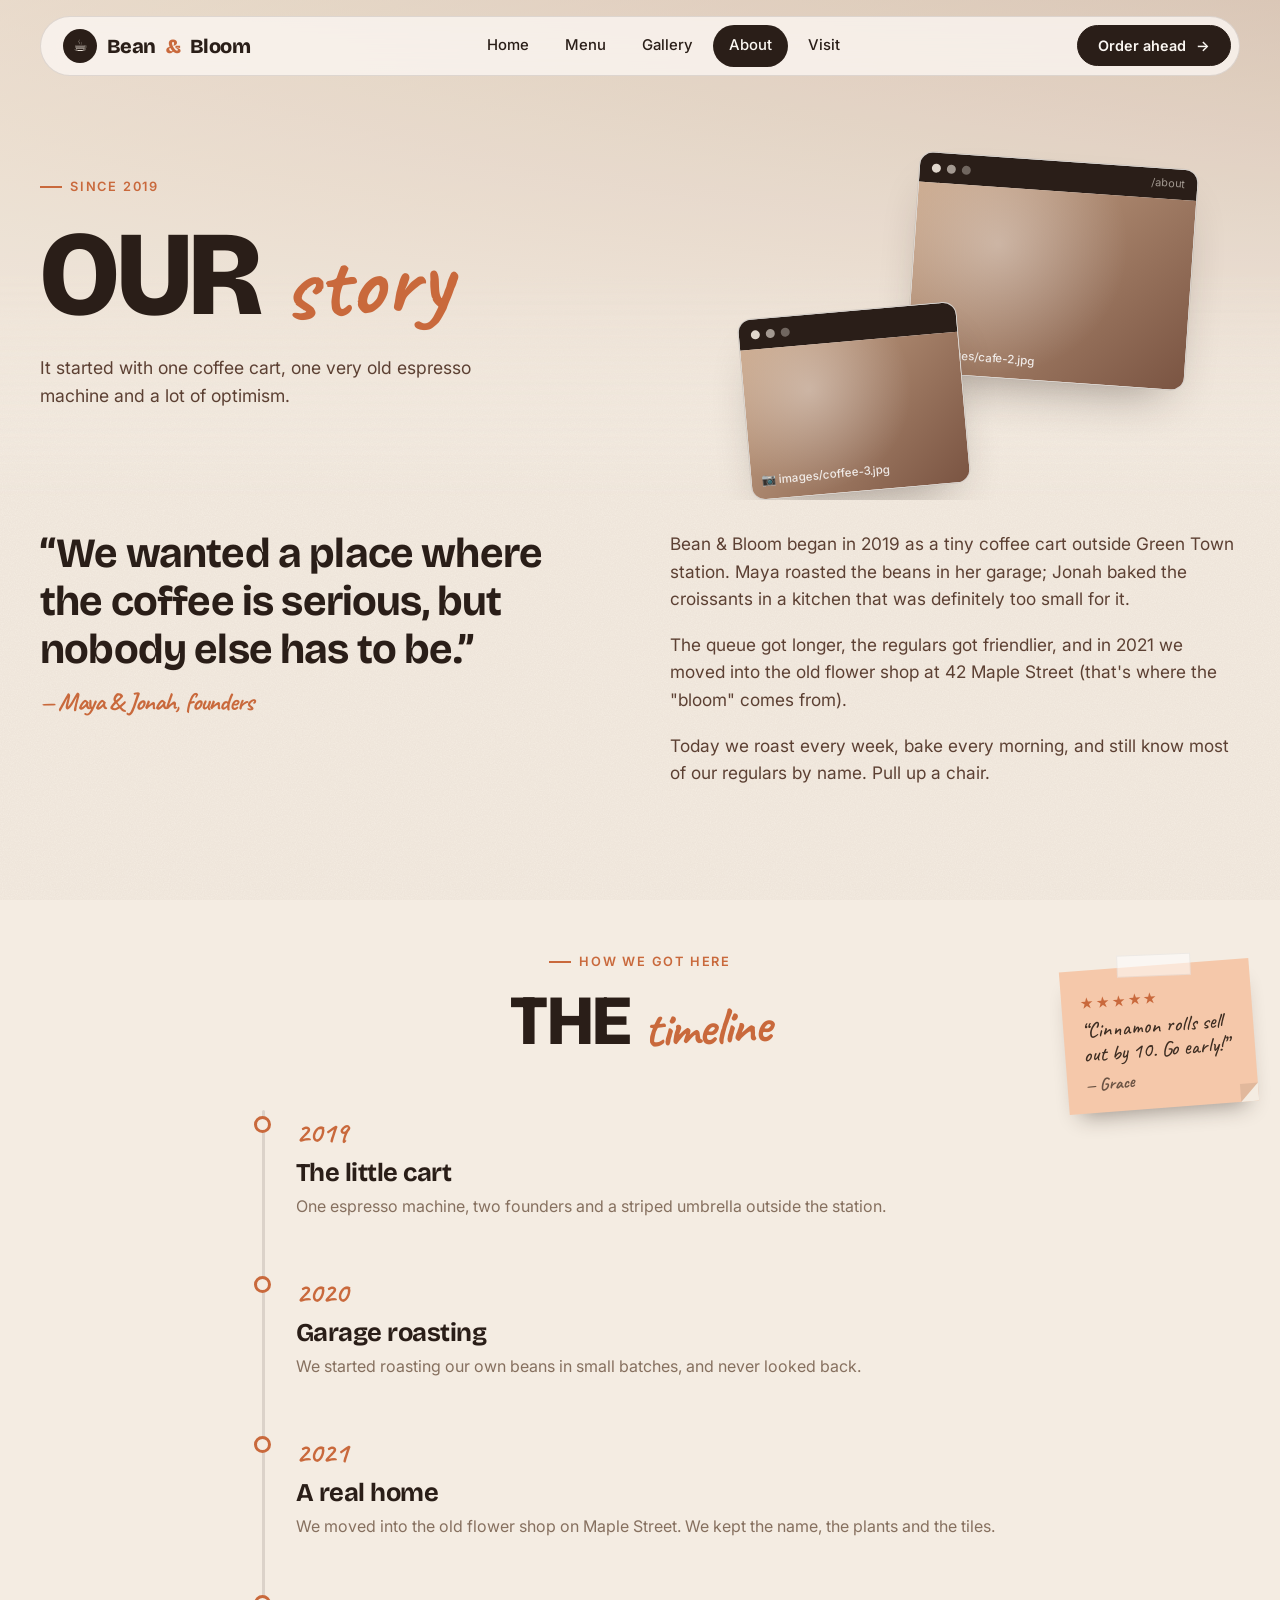
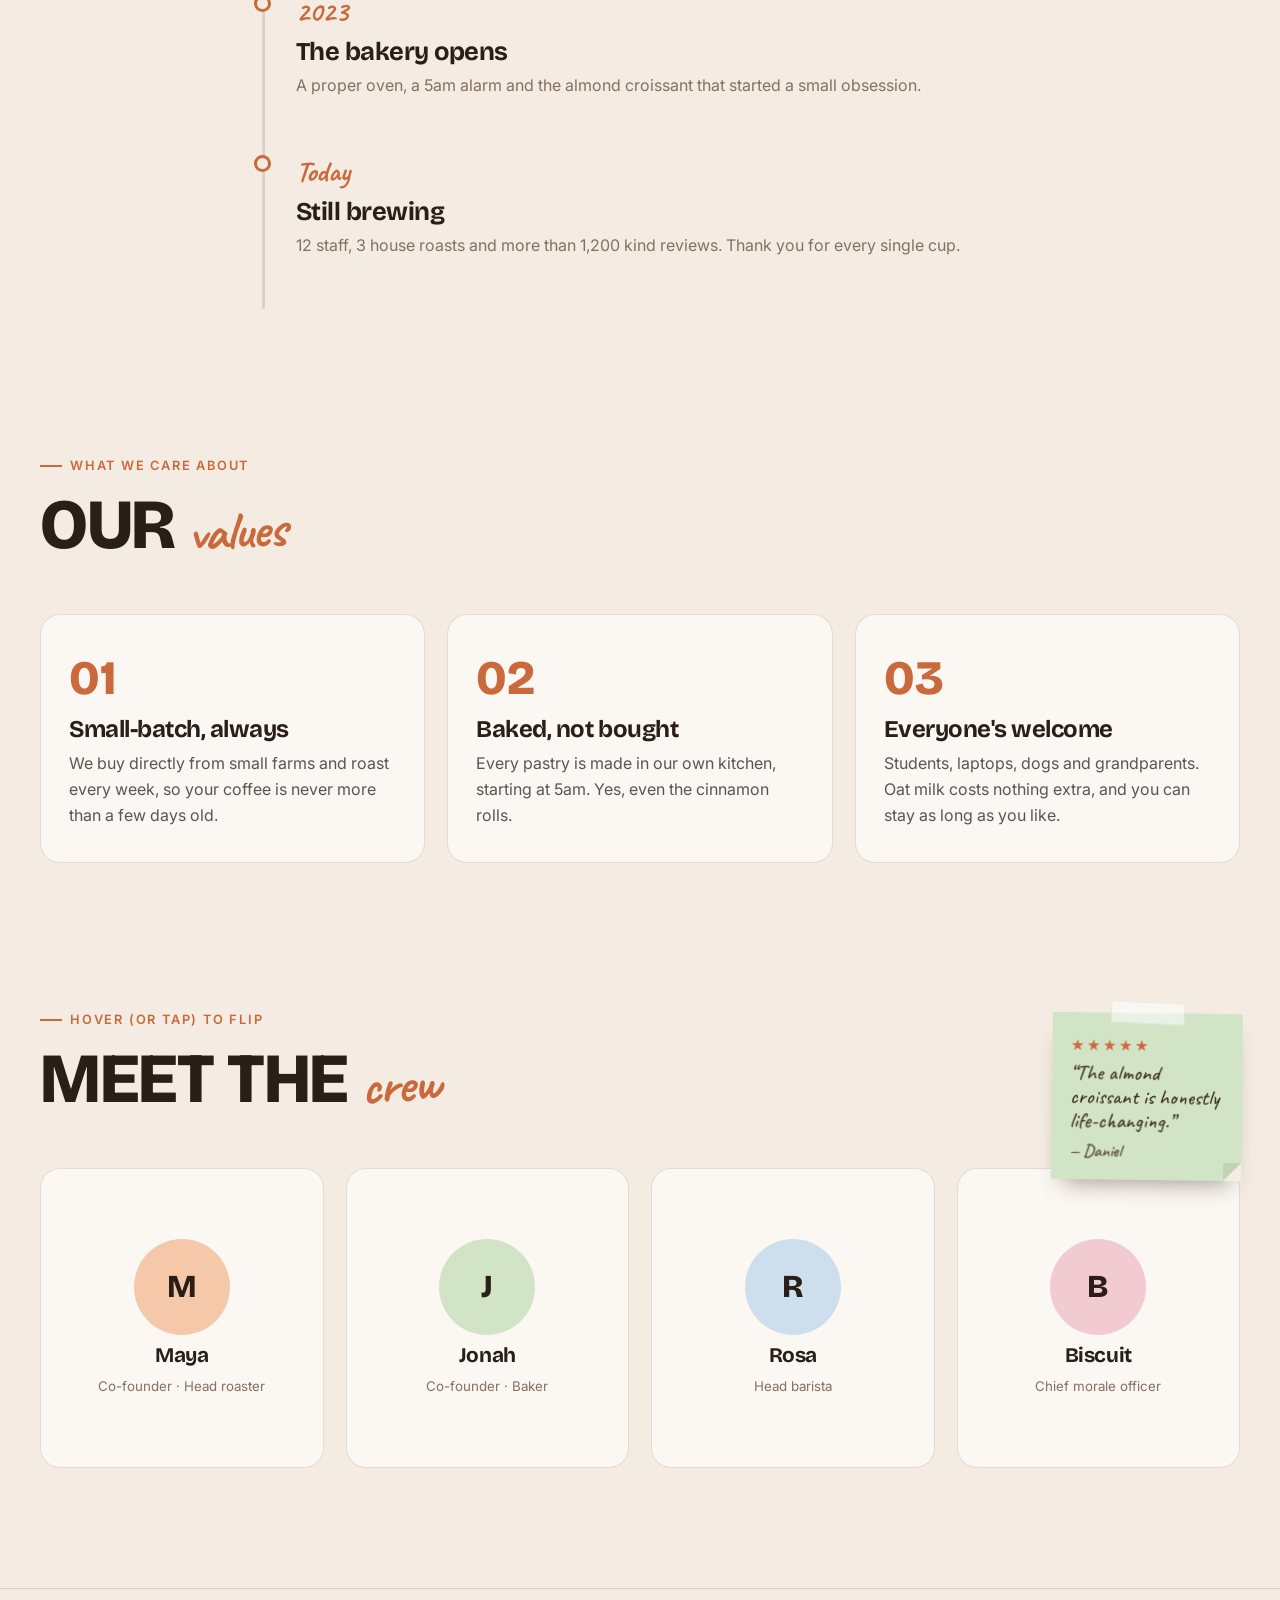
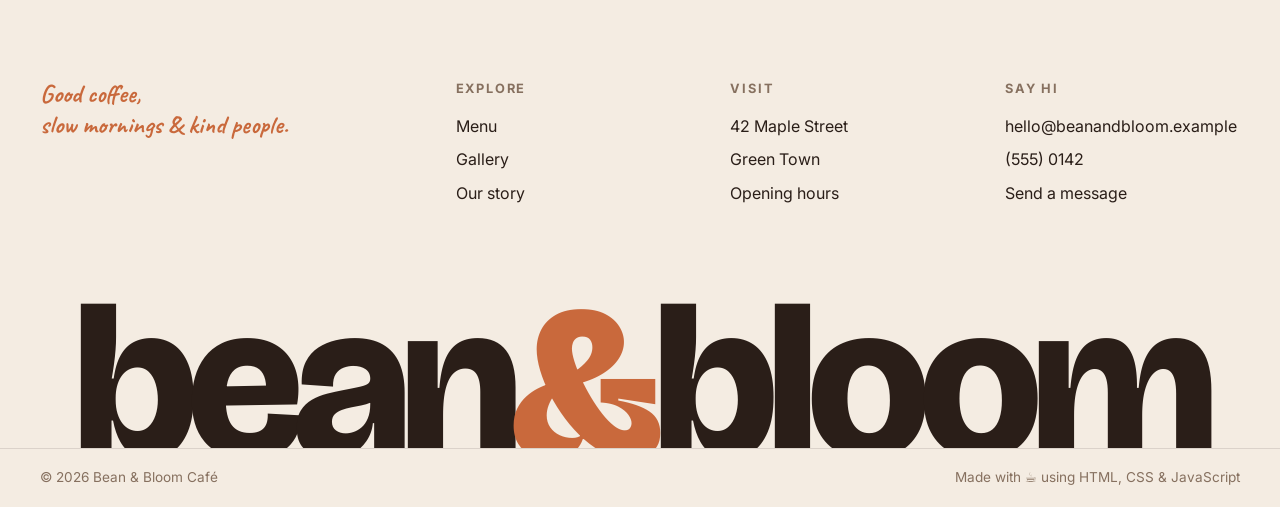
==== about.html @ b6ce2857 "Redesign: multi-page site with new UI and animations" ====
<!DOCTYPE html>
<html lang="en">
<head>
  <meta charset="UTF-8" />
  <meta name="viewport" content="width=device-width, initial-scale=1.0" />
  <meta name="description" content="How a tiny coffee cart on Maple Street became Bean & Bloom Café." />
  <title>Our Story · Bean & Bloom Café</title>
  <link rel="icon" href="assets/favicon.svg" type="image/svg+xml" />
  <link rel="preconnect" href="https://fonts.googleapis.com" />
  <link rel="preconnect" href="https://fonts.gstatic.com" crossorigin />
  <link href="https://fonts.googleapis.com/css2?family=Bricolage+Grotesque:opsz,wght@12..96,500;12..96,700;12..96,800&family=Caveat:wght@500;700&family=Inter:wght@400;500;600;700&display=swap" rel="stylesheet" />
  <link rel="stylesheet" href="css/style.css" />
  <!-- If a photo is missing, show its labelled placeholder instead of a broken image -->
  <script>
    addEventListener("error", (e) => { if (e.target.tagName === "IMG") e.target.classList.add("img-missing"); }, true);
  </script>
</head>
<body>
  <!-- Coffee-coloured curtain used for page transitions -->
  <div class="curtain" aria-hidden="true"><div class="curtain-cup"></div></div>

  <!-- ===== Navigation ===== -->
  <header class="site-header">
    <div class="container">
      <nav class="nav" aria-label="Main navigation">
        <a href="index.html" class="logo"><span class="logo-mark">☕</span>Bean <em>&amp;</em> Bloom</a>
        <ul class="nav-links">
          <li><a href="index.html">Home</a></li>
          <li><a href="menu.html">Menu</a></li>
          <li><a href="gallery.html">Gallery</a></li>
          <li><a href="about.html" aria-current="page">About</a></li>
          <li><a href="visit.html">Visit</a></li>
        </ul>
        <a href="menu.html" class="btn btn-dark nav-cta">Order ahead <span class="arrow">→</span></a>
        <button class="nav-toggle" aria-label="Open menu" aria-expanded="false" aria-controls="mobileMenu">
          <span></span><span></span>
        </button>
      </nav>
    </div>
  </header>

  <div class="mobile-menu" id="mobileMenu">
    <a href="index.html" style="--i:0">Home</a>
    <a href="menu.html" style="--i:1">Menu</a>
    <a href="gallery.html" style="--i:2">Gallery</a>
    <a href="about.html" style="--i:3" aria-current="page">About</a>
    <a href="visit.html" style="--i:4">Visit</a>
    <p>see you for coffee soon ☕</p>
  </div>

  <main>
    <section class="page-hero">
      <div class="container">
        <span class="eyebrow fade-up" style="--d:.8s">Since 2019</span>
        <h1 class="fade-up" style="--d:.9s">Our <span class="hand">story</span></h1>
        <p class="fade-up" style="--d:1s">It started with one coffee cart, one very old espresso machine and a lot of optimism.</p>
        <figure class="window ph-win-1 pop-in" style="--d:1.1s" aria-hidden="true">
          <div class="window-bar"><i></i><i></i><i></i><span>/about</span></div>
          <div class="photo" data-label="images/cafe-2.jpg"><img src="images/cafe-2.jpg" alt="" /></div>
        </figure>
        <figure class="window ph-win-2 pop-in" style="--d:1.25s" aria-hidden="true">
          <div class="window-bar"><i></i><i></i><i></i></div>
          <div class="photo" data-label="images/coffee-3.jpg"><img src="images/coffee-3.jpg" alt="" /></div>
        </figure>
      </div>
    </section>

    <section class="section" style="padding-top:30px">
      <div class="container story">
        <div class="pull-quote" data-reveal>
          “We wanted a place where the coffee is serious, but nobody else has to be.”
          <span class="hand">— Maya &amp; Jonah, founders</span>
        </div>
        <div data-reveal style="--delay:.1s">
          <p>Bean &amp; Bloom began in 2019 as a tiny coffee cart outside Green Town station. Maya roasted the beans in her garage; Jonah baked the croissants in a kitchen that was definitely too small for it.</p>
          <p>The queue got longer, the regulars got friendlier, and in 2021 we moved into the old flower shop at 42 Maple Street (that's where the "bloom" comes from).</p>
          <p>Today we roast every week, bake every morning, and still know most of our regulars by name. Pull up a chair.</p>
        </div>
      </div>
    </section>

    <section class="section" style="padding-top:20px">
      <div class="note float float-hide-md an-1" data-note></div>
      <div class="container">
        <div class="section-head" style="justify-content:center;text-align:center">
          <div data-reveal>
            <span class="eyebrow">How we got here</span>
            <h2 class="section-title">The <span class="hand">timeline</span></h2>
          </div>
        </div>
        <div class="timeline" id="timeline">
          <span class="timeline-fill" id="timelineFill"></span>
          <div class="t-item" data-reveal><span class="year">2019</span><h3>The little cart</h3><p>One espresso machine, two founders and a striped umbrella outside the station.</p></div>
          <div class="t-item" data-reveal><span class="year">2020</span><h3>Garage roasting</h3><p>We started roasting our own beans in small batches, and never looked back.</p></div>
          <div class="t-item" data-reveal><span class="year">2021</span><h3>A real home</h3><p>We moved into the old flower shop on Maple Street. We kept the name, the plants and the tiles.</p></div>
          <div class="t-item" data-reveal><span class="year">2023</span><h3>The bakery opens</h3><p>A proper oven, a 5am alarm and the almond croissant that started a small obsession.</p></div>
          <div class="t-item" data-reveal><span class="year">Today</span><h3>Still brewing</h3><p>12 staff, 3 house roasts and more than 1,200 kind reviews. Thank you for every single cup.</p></div>
        </div>
      </div>
    </section>

    <section class="section" style="padding-top:20px">
      <div class="container">
        <div class="section-head">
          <div data-reveal>
            <span class="eyebrow">What we care about</span>
            <h2 class="section-title">Our <span class="hand">values</span></h2>
          </div>
        </div>
        <div class="values">
          <article class="value" data-reveal><div class="num">01</div><h3>Small-batch, always</h3><p>We buy directly from small farms and roast every week, so your coffee is never more than a few days old.</p></article>
          <article class="value" data-reveal style="--delay:.1s"><div class="num">02</div><h3>Baked, not bought</h3><p>Every pastry is made in our own kitchen, starting at 5am. Yes, even the cinnamon rolls.</p></article>
          <article class="value" data-reveal style="--delay:.2s"><div class="num">03</div><h3>Everyone's welcome</h3><p>Students, laptops, dogs and grandparents. Oat milk costs nothing extra, and you can stay as long as you like.</p></article>
        </div>
      </div>
    </section>

    <section class="section" style="padding-top:20px">
      <div class="note float float-hide-md an-2" data-note></div>
      <div class="container">
        <div class="section-head">
          <div data-reveal>
            <span class="eyebrow">Hover (or tap) to flip</span>
            <h2 class="section-title">Meet the <span class="hand">crew</span></h2>
          </div>
        </div>
        <div class="team">
          <div class="member" tabindex="0" data-reveal>
            <div class="member-inner">
              <div class="member-face member-front"><span class="avatar" style="background:var(--note-peach)">M</span><h3>Maya</h3><small>Co-founder · Head roaster</small></div>
              <div class="member-face member-back">“Can tell a Kenyan from a Colombian blindfolded.”</div>
            </div>
          </div>
          <div class="member" tabindex="0" data-reveal style="--delay:.08s">
            <div class="member-inner">
              <div class="member-face member-front"><span class="avatar" style="background:var(--note-mint)">J</span><h3>Jonah</h3><small>Co-founder · Baker</small></div>
              <div class="member-face member-back">“Has woken up at 5am every day since 2023. Send help.”</div>
            </div>
          </div>
          <div class="member" tabindex="0" data-reveal style="--delay:.16s">
            <div class="member-inner">
              <div class="member-face member-front"><span class="avatar" style="background:var(--note-blue)">R</span><h3>Rosa</h3><small>Head barista</small></div>
              <div class="member-face member-back">“Latte art champion of Green Town, 2024 ♡”</div>
            </div>
          </div>
          <div class="member" tabindex="0" data-reveal style="--delay:.24s">
            <div class="member-inner">
              <div class="member-face member-front"><span class="avatar" style="background:var(--note-pink)">B</span><h3>Biscuit</h3><small>Chief morale officer</small></div>
              <div class="member-face member-back">“A very good dog. Accepts belly rubs as payment.”</div>
            </div>
          </div>
        </div>
      </div>
    </section>
  </main>

  <!-- ===== Footer ===== -->
  <footer class="site-footer">
    <div class="container">
      <div class="footer-grid">
        <div>
          <p class="hand">Good coffee,<br />slow mornings &amp; kind people.</p>
        </div>
        <div>
          <h4>Explore</h4>
          <ul>
            <li><a href="menu.html">Menu</a></li>
            <li><a href="gallery.html">Gallery</a></li>
            <li><a href="about.html">Our story</a></li>
          </ul>
        </div>
        <div>
          <h4>Visit</h4>
          <ul>
            <li>42 Maple Street</li>
            <li>Green Town</li>
            <li><a href="visit.html">Opening hours</a></li>
          </ul>
        </div>
        <div>
          <h4>Say hi</h4>
          <ul>
            <li><a href="mailto:hello@beanandbloom.example">hello@beanandbloom.example</a></li>
            <li><a href="tel:+15550142">(555) 0142</a></li>
            <li><a href="visit.html#contact">Send a message</a></li>
          </ul>
        </div>
      </div>
      <p class="footer-word" aria-hidden="true">bean<em>&amp;</em>bloom</p>
    </div>
    <div class="footer-bottom">
      <div class="container" style="display:flex;flex-wrap:wrap;justify-content:space-between;gap:10px">
        <span>© <span data-year></span> Bean &amp; Bloom Café</span>
        <span>Made with ☕ using HTML, CSS &amp; JavaScript</span>
      </div>
    </div>
  </footer>

  <script src="js/main.js"></script>
  <script src="js/about.js"></script>
</body>
</html>
---- css/style.css ----
/* ==========================================================
   Bean & Bloom Café – shared stylesheet
   ----------------------------------------------------------
   1. Design tokens        8. Sticky notes
   2. Base & typography    9. Home page
   3. Buttons & chips     10. Menu page
   4. Page curtain        11. Gallery page
   5. Navigation          12. About page
   6. Photo windows       13. Visit page
   7. Shared sections     14. Responsive
   ========================================================== */

/* ---------- 1. Design tokens ---------- */
:root {
  --cream: #f4ece2;
  --cream-2: #eadfd1;
  --paper: #fbf7f2;
  --espresso: #2a1e18;
  --mocha: #5c4033;
  --muted: #86705f;
  --accent: #c9693c;
  --accent-soft: #f0d2bd;
  --sage: #7d9877;
  --line: rgba(42, 30, 24, 0.12);

  --note-yellow: #f6e3a1;
  --note-peach: #f5c8aa;
  --note-mint: #d2e4c6;
  --note-pink: #f2cbd2;
  --note-blue: #cddfec;

  --radius: 20px;
  --shadow: 0 24px 50px -24px rgba(42, 30, 24, 0.45);
  --shadow-sm: 0 10px 24px -14px rgba(42, 30, 24, 0.4);
  --ease: cubic-bezier(0.22, 1, 0.36, 1);

  --font-display: "Bricolage Grotesque", system-ui, sans-serif;
  --font-body: "Inter", system-ui, sans-serif;
  --font-hand: "Caveat", "Segoe Print", cursive;
}

/* ---------- 2. Base & typography ---------- */
*,
*::before,
*::after {
  box-sizing: border-box;
  margin: 0;
  padding: 0;
}

html {
  scroll-behavior: smooth;
}

body {
  font-family: var(--font-body);
  background: var(--cream);
  color: var(--espresso);
  line-height: 1.6;
  overflow-x: hidden;
}

/* Subtle paper grain over the whole site */
body::before {
  content: "";
  position: fixed;
  inset: 0;
  z-index: 0;
  pointer-events: none;
  opacity: 0.35;
  mix-blend-mode: multiply;
  background-image: url("data:image/svg+xml,%3Csvg xmlns='http://www.w3.org/2000/svg' width='200' height='200'%3E%3Cfilter id='n'%3E%3CfeTurbulence type='fractalNoise' baseFrequency='.85' numOctaves='3' stitchTiles='stitch'/%3E%3CfeColorMatrix values='0 0 0 0 0.35 0 0 0 0 0.25 0 0 0 0 0.18 0 0 0 0.25 0'/%3E%3C/filter%3E%3Crect width='100%25' height='100%25' filter='url(%23n)'/%3E%3C/svg%3E");
}

main,
footer {
  position: relative;
  z-index: 1;
  overflow-x: clip; /* stops tilted/decorative bits causing sideways scroll */
}

img {
  display: block;
  max-width: 100%;
}

a {
  color: inherit;
}

h1,
h2,
h3 {
  font-family: var(--font-display);
  line-height: 1.02;
  letter-spacing: -0.02em;
}

.container {
  width: min(1200px, 100% - 40px);
  margin-inline: auto;
}

.eyebrow {
  display: inline-flex;
  align-items: center;
  gap: 8px;
  font-size: 0.8rem;
  font-weight: 600;
  letter-spacing: 0.14em;
  text-transform: uppercase;
  color: var(--accent);
}

.eyebrow::before {
  content: "";
  width: 22px;
  height: 2px;
  background: currentColor;
}

.hand {
  font-family: var(--font-hand);
  font-weight: 700;
  color: var(--accent);
}

/* Elements fade up when they scroll into view (see main.js) */
[data-reveal] {
  opacity: 0;
  transform: translateY(40px);
  transition: opacity 0.9s var(--ease), transform 0.9s var(--ease);
  transition-delay: var(--delay, 0s);
}

[data-reveal].in-view {
  opacity: 1;
  transform: none;
}

/* ---------- 3. Buttons & chips ---------- */
.btn {
  position: relative;
  display: inline-flex;
  align-items: center;
  gap: 10px;
  padding: 15px 28px;
  border: 1.5px solid var(--espresso);
  border-radius: 999px;
  font: 600 0.95rem var(--font-body);
  text-decoration: none;
  cursor: pointer;
  overflow: hidden;
  isolation: isolate;
  transition: color 0.4s var(--ease), transform 0.3s var(--ease);
}

/* Colour "fills up" from the bottom on hover */
.btn::before {
  content: "";
  position: absolute;
  inset: 0;
  z-index: -1;
  border-radius: inherit;
  transform: translateY(101%);
  transition: transform 0.45s var(--ease);
}

.btn:hover::before {
  transform: translateY(0);
}

.btn:active {
  transform: scale(0.97);
}

.btn-dark {
  background: var(--espresso);
  color: var(--paper);
}

.btn-dark::before {
  background: var(--accent);
}

.btn-dark:hover {
  border-color: var(--accent);
}

.btn-ghost {
  background: transparent;
  color: var(--espresso);
}

.btn-ghost::before {
  background: var(--espresso);
}

.btn-ghost:hover {
  color: var(--paper);
}

.btn-light {
  background: var(--paper);
  color: var(--espresso);
  border-color: var(--paper);
}

.btn-light::before {
  background: var(--accent);
}

.btn-light:hover {
  color: var(--paper);
  border-color: var(--accent);
}

.btn .arrow {
  transition: transform 0.3s var(--ease);
}

.btn:hover .arrow {
  transform: translateX(4px);
}

.chip {
  padding: 9px 18px;
  border: 1px solid var(--line);
  border-radius: 999px;
  background: var(--paper);
  color: var(--espresso);
  font: 500 0.9rem var(--font-body);
  cursor: pointer;
  transition: background 0.25s, color 0.25s, border-color 0.25s;
}

.chip:hover {
  border-color: var(--espresso);
}

.chip.active {
  background: var(--espresso);
  border-color: var(--espresso);
  color: var(--paper);
}

/* "Open now" badge */
.status {
  display: inline-flex;
  align-items: center;
  gap: 8px;
  padding: 7px 14px;
  border-radius: 999px;
  background: rgba(251, 247, 242, 0.8);
  border: 1px solid var(--line);
  font-size: 0.85rem;
  font-weight: 600;
  backdrop-filter: blur(6px);
}

.status::before {
  content: "";
  width: 8px;
  height: 8px;
  border-radius: 50%;
  background: var(--muted);
}

.status.open::before {
  background: #4f9a5a;
  box-shadow: 0 0 0 0 rgba(79, 154, 90, 0.6);
  animation: pulse 2s infinite;
}

.status.closed::before {
  background: #c0503c;
}

@keyframes pulse {
  70% { box-shadow: 0 0 0 8px rgba(79, 154, 90, 0); }
  100% { box-shadow: 0 0 0 0 rgba(79, 154, 90, 0); }
}

/* Toast message (see BB.toast in main.js) */
.toast {
  position: fixed;
  left: 50%;
  bottom: 28px;
  z-index: 300;
  max-width: calc(100% - 32px);
  padding: 14px 22px;
  border-radius: 999px;
  background: var(--espresso);
  color: var(--paper);
  font-weight: 500;
  box-shadow: var(--shadow);
  transform: translate(-50%, 140%);
  transition: transform 0.5s var(--ease);
}

.toast.show {
  transform: translate(-50%, 0);
}

/* ---------- 4. Page curtain (page transition) ---------- */
.curtain {
  position: fixed;
  inset: 0;
  z-index: 1000;
  display: grid;
  place-items: center;
  background: var(--espresso);
  color: var(--cream);
  animation: curtainUp 0.8s 0.35s var(--ease) forwards;
}

.curtain.closing {
  animation: curtainDown 0.55s var(--ease) forwards;
}

.curtain-cup {
  position: relative;
  width: 54px;
  height: 46px;
  border: 3px solid var(--cream);
  border-top: none;
  border-radius: 0 0 18px 18px;
  overflow: hidden;
}

.curtain-cup::before {
  content: "";
  position: absolute;
  left: 0;
  right: 0;
  bottom: 0;
  height: 100%;
  background: var(--accent);
  animation: fillCup 0.6s var(--ease) both;
}

.curtain-cup::after {
  content: "";
  position: absolute;
  right: -14px;
  top: 8px;
  width: 12px;
  height: 18px;
  border: 3px solid var(--cream);
  border-left: none;
  border-radius: 0 10px 10px 0;
}

@keyframes fillCup {
  from { transform: translateY(100%); }
}

@keyframes curtainUp {
  to { transform: translateY(-100%); visibility: hidden; }
}

@keyframes curtainDown {
  from { transform: translateY(100%); }
  to { transform: translateY(0); }
}

/* ---------- 5. Navigation ---------- */
.site-header {
  position: fixed;
  top: 16px;
  left: 0;
  right: 0;
  z-index: 100;
  pointer-events: none;
  transition: top 0.4s var(--ease);
}

.site-header.scrolled {
  top: 10px;
}

.nav {
  pointer-events: auto;
  display: flex;
  align-items: center;
  justify-content: space-between;
  gap: 20px;
  padding: 8px 8px 8px 22px;
  border: 1px solid var(--line);
  border-radius: 999px;
  background: rgba(251, 247, 242, 0.78);
  backdrop-filter: blur(14px);
  -webkit-backdrop-filter: blur(14px);
  transition: box-shadow 0.4s;
}

.site-header.scrolled .nav {
  box-shadow: var(--shadow-sm);
}

.logo {
  display: inline-flex;
  align-items: center;
  gap: 10px;
  font: 800 1.25rem var(--font-display);
  letter-spacing: -0.03em;
  text-decoration: none;
  white-space: nowrap;
}

.logo-mark {
  display: grid;
  place-items: center;
  width: 34px;
  height: 34px;
  border-radius: 50%;
  background: var(--espresso);
  color: var(--cream);
  font-size: 1rem;
  transition: transform 0.6s var(--ease);
}

.logo:hover .logo-mark {
  transform: rotate(-20deg) scale(1.08);
}

.logo em {
  font-style: normal;
  color: var(--accent);
}

.nav-links {
  display: flex;
  gap: 4px;
  list-style: none;
}

.nav-links a {
  display: block;
  padding: 9px 16px;
  border-radius: 999px;
  font-size: 0.93rem;
  font-weight: 500;
  text-decoration: none;
  transition: background 0.25s, color 0.25s;
}

.nav-links a:hover {
  background: var(--cream-2);
}

.nav-links a[aria-current="page"] {
  background: var(--espresso);
  color: var(--paper);
}

.nav-cta {
  padding: 11px 20px;
  font-size: 0.9rem;
}

.nav-toggle {
  display: none;
  width: 46px;
  height: 46px;
  border: none;
  border-radius: 50%;
  background: var(--espresso);
  cursor: pointer;
  position: relative;
  z-index: 2;
}

.nav-toggle span {
  position: absolute;
  left: 14px;
  width: 18px;
  height: 2px;
  background: var(--paper);
  transition: transform 0.4s var(--ease), top 0.4s var(--ease);
}

.nav-toggle span:nth-child(1) { top: 19px; }
.nav-toggle span:nth-child(2) { top: 25px; }

.nav-toggle.open span:nth-child(1) { top: 22px; transform: rotate(45deg); }
.nav-toggle.open span:nth-child(2) { top: 22px; transform: rotate(-45deg); }

/* Full-screen mobile menu */
.mobile-menu {
  position: fixed;
  inset: 0;
  z-index: 90;
  display: flex;
  flex-direction: column;
  justify-content: center;
  padding: 100px 28px 40px;
  background: var(--espresso);
  color: var(--cream);
  clip-path: circle(0% at calc(100% - 46px) 40px);
  transition: clip-path 0.7s var(--ease);
  visibility: hidden;
}

.mobile-menu.open {
  clip-path: circle(150% at calc(100% - 46px) 40px);
  visibility: visible;
}

.mobile-menu a {
  display: block;
  padding: 6px 0;
  font: 800 clamp(2.4rem, 11vw, 3.6rem) var(--font-display);
  letter-spacing: -0.03em;
  text-decoration: none;
  opacity: 0;
  transform: translateY(30px);
  transition: opacity 0.5s, transform 0.5s var(--ease), color 0.2s;
}

.mobile-menu a[aria-current="page"],
.mobile-menu a:hover {
  color: var(--accent);
}

.mobile-menu.open a {
  opacity: 1;
  transform: none;
  transition-delay: calc(0.15s + var(--i) * 0.06s);
}

.mobile-menu p {
  margin-top: 32px;
  color: var(--accent-soft);
  font-family: var(--font-hand);
  font-size: 1.5rem;
}

/* ---------- 6. Photo windows (the little browser tabs) ---------- */
.window {
  border-radius: 14px;
  overflow: hidden;
  background: var(--paper);
  border: 1px solid rgba(42, 30, 24, 0.18);
  box-shadow: var(--shadow);
}

.window-bar {
  display: flex;
  align-items: center;
  gap: 6px;
  height: 30px;
  padding: 0 12px;
  background: var(--espresso);
  color: rgba(244, 236, 226, 0.6);
  font-size: 0.68rem;
}

.window-bar i {
  width: 9px;
  height: 9px;
  border-radius: 50%;
  background: var(--cream);
  opacity: 0.9;
}

.window-bar i:nth-child(2) { opacity: 0.6; }
.window-bar i:nth-child(3) { opacity: 0.35; }

.window-bar span {
  margin-left: auto;
  overflow: hidden;
  white-space: nowrap;
  text-overflow: ellipsis;
}

/* Photo slot: shows a labelled placeholder until the real photo exists */
.photo {
  position: relative;
  overflow: hidden;
  background:
    radial-gradient(circle at 30% 30%, rgba(255, 255, 255, 0.35), transparent 55%),
    linear-gradient(135deg, #c9a689, #7a5442);
}

.photo::after {
  content: "📷 " attr(data-label);
  position: absolute;
  inset: auto 10px 10px 10px;
  color: rgba(255, 255, 255, 0.85);
  font-size: 0.72rem;
  font-weight: 500;
}

.photo img {
  position: relative;
  z-index: 1;
  width: 100%;
  height: 100%;
  object-fit: cover;
  transition: transform 1.2s var(--ease);
}

.photo img.img-missing {
  visibility: hidden;
}

[data-lightbox] {
  cursor: zoom-in;
}

[data-lightbox]:hover .photo img {
  transform: scale(1.05);
}

/* Lightbox (built by main.js) */
.lightbox {
  position: fixed;
  inset: 0;
  z-index: 400;
  display: grid;
  place-items: center;
  padding: 60px 70px;
  background: rgba(26, 18, 14, 0.92);
  opacity: 0;
  visibility: hidden;
  transition: opacity 0.35s, visibility 0.35s;
}

.lightbox.open {
  opacity: 1;
  visibility: visible;
}

.lightbox figure {
  max-width: min(1000px, 100%);
  transform: scale(0.94);
  transition: transform 0.45s var(--ease);
}

.lightbox.open figure {
  transform: none;
}

.lightbox .photo {
  border-radius: 14px;
  min-width: min(600px, 80vw);
  min-height: 300px;
}

.lightbox .photo img {
  max-height: 75vh;
  width: auto;
  margin-inline: auto;
}

.lightbox figcaption {
  margin-top: 14px;
  color: var(--cream);
  text-align: center;
  font-family: var(--font-hand);
  font-size: 1.5rem;
}

.lb-btn {
  position: absolute;
  width: 50px;
  height: 50px;
  border: 1px solid rgba(244, 236, 226, 0.3);
  border-radius: 50%;
  background: transparent;
  color: var(--cream);
  font-size: 1.3rem;
  cursor: pointer;
  transition: background 0.25s, color 0.25s;
}

.lb-btn:hover {
  background: var(--cream);
  color: var(--espresso);
}

.lb-close { top: 20px; right: 20px; }
.lb-prev { left: 14px; top: 50%; transform: translateY(-50%); }
.lb-next { right: 14px; top: 50%; transform: translateY(-50%); }

/* ---------- 7. Shared sections ---------- */
.section {
  position: relative;
  padding: 120px 0;
}

.section-head {
  display: flex;
  flex-wrap: wrap;
  align-items: flex-end;
  justify-content: space-between;
  gap: 24px;
  margin-bottom: 52px;
}

.section-title {
  margin-top: 14px;
  font-size: clamp(2.4rem, 6vw, 4.4rem);
  font-weight: 800;
  text-transform: uppercase;
}

.section-title .hand {
  display: inline-block;
  font-size: 0.75em;
  text-transform: none;
  transform: rotate(-3deg);
}

.section-intro {
  max-width: 440px;
  color: var(--muted);
}

/* Smaller hero used on inner pages */
.page-hero {
  position: relative;
  padding: 170px 0 90px;
  overflow: hidden;
}

.page-hero::before {
  content: "";
  position: absolute;
  inset: 0;
  background:
    linear-gradient(180deg, rgba(244, 236, 226, 0.55), var(--cream) 92%),
    url("../images/hero.jpg") center / cover,
    linear-gradient(135deg, #d9c3ab, #a88066);
  opacity: 0.9;
  -webkit-mask-image: linear-gradient(#000 55%, transparent);
  mask-image: linear-gradient(#000 55%, transparent);
}

.page-hero .container {
  position: relative;
}

.page-hero h1 {
  margin: 16px 0 18px;
  font-size: clamp(3.2rem, 10vw, 7.5rem);
  font-weight: 800;
  text-transform: uppercase;
}

.page-hero h1 .hand {
  display: inline-block;
  font-size: 0.8em;
  text-transform: none;
  letter-spacing: 0;
  transform: rotate(-4deg);
}

.page-hero p {
  max-width: 480px;
  color: var(--mocha);
  font-size: 1.1rem;
}

.page-hero .window {
  position: absolute;
  width: 280px;
}

.page-hero .window .photo {
  height: 190px;
}

.page-hero .ph-win-1 { right: 4%; top: -10px; rotate: 4deg; }
.page-hero .ph-win-2 { right: 23%; top: 140px; width: 220px; rotate: -5deg; }
.page-hero .ph-win-2 .photo { height: 150px; }

/* Marquee strip */
.marquee {
  position: relative;
  z-index: 2;
  overflow: hidden;
  padding: 20px 0;
  background: var(--espresso);
  color: var(--cream);
  transform: rotate(-1.5deg) scale(1.03);
}

.marquee-track {
  display: flex;
  width: max-content;
  animation: marquee 32s linear infinite;
}

.marquee span {
  padding-right: 40px;
  font: 700 clamp(1.3rem, 3vw, 2rem) var(--font-display);
  text-transform: uppercase;
  white-space: nowrap;
}

.marquee span::after {
  content: "✺";
  padding-left: 40px;
  color: var(--accent);
}

@keyframes marquee {
  to { transform: translateX(-50%); }
}

/* Footer */
.site-footer {
  padding: 90px 0 0;
  border-top: 1px solid var(--line);
  overflow: hidden;
}

.footer-grid {
  display: grid;
  grid-template-columns: 1.6fr 1fr 1fr 1fr;
  gap: 40px;
}

.footer-grid h4 {
  margin-bottom: 14px;
  font-size: 0.8rem;
  letter-spacing: 0.14em;
  text-transform: uppercase;
  color: var(--muted);
}

.footer-grid ul {
  list-style: none;
}

.footer-grid li {
  margin-bottom: 8px;
}

.footer-grid a {
  text-decoration: none;
}

.footer-grid a:hover {
  color: var(--accent);
}

.footer-grid .hand {
  font-size: 1.6rem;
  line-height: 1.2;
}

.footer-word {
  margin-top: 60px;
  font: 800 clamp(4rem, 17vw, 15rem) var(--font-display);
  letter-spacing: -0.05em;
  line-height: 0.8;
  text-align: center;
  white-space: nowrap;
  color: var(--espresso);
  transform: translateY(14%);
}

.footer-word em {
  font-style: normal;
  color: var(--accent);
}

.footer-bottom {
  display: flex;
  flex-wrap: wrap;
  justify-content: space-between;
  gap: 10px;
  padding: 18px 0;
  border-top: 1px solid var(--line);
  color: var(--muted);
  font-size: 0.85rem;
  position: relative;
  background: var(--cream);
}

/* ---------- 8. Sticky notes ---------- */
.note {
  --rot: -3deg;
  position: absolute;
  z-index: 5;
  width: 190px;
  padding: 26px 18px 18px;
  background: var(--note-yellow);
  color: #3d2d22;
  font-family: var(--font-hand);
  line-height: 1.15;
  box-shadow: 0 14px 22px -12px rgba(42, 30, 24, 0.45);
  transform: rotate(var(--rot));
  transition: transform 0.4s var(--ease), box-shadow 0.4s var(--ease);
  user-select: none;
  touch-action: pan-y;
}

/* A strip of tape holding the note */
.note::before {
  content: "";
  position: absolute;
  top: -11px;
  left: 50%;
  width: 74px;
  height: 22px;
  background: rgba(255, 255, 255, 0.55);
  border: 1px solid rgba(42, 30, 24, 0.06);
  transform: translateX(-50%) rotate(2deg);
}

/* Folded bottom corner */
.note::after {
  content: "";
  position: absolute;
  right: 0;
  bottom: 0;
  border-style: solid;
  border-width: 0 0 18px 18px;
  border-color: transparent transparent var(--cream) rgba(0, 0, 0, 0.08);
}

.note:hover {
  transform: rotate(0deg) scale(1.04);
  box-shadow: 0 24px 30px -14px rgba(42, 30, 24, 0.5);
}

.note.dragging {
  z-index: 50;
  cursor: grabbing;
  transform: rotate(calc(var(--rot) * -1)) scale(1.08);
  box-shadow: 0 34px 40px -16px rgba(42, 30, 24, 0.55);
  transition: box-shadow 0.3s;
}

@media (pointer: fine) {
  .note { cursor: grab; }
}

.note.yellow { background: var(--note-yellow); }
.note.peach { background: var(--note-peach); }
.note.mint { background: var(--note-mint); }
.note.pink { background: var(--note-pink); }
.note.blue { background: var(--note-blue); }

.note-stars {
  color: var(--accent);
  font-family: var(--font-body);
  font-size: 0.85rem;
  letter-spacing: 2px;
}

.note-stars .off {
  opacity: 0.25;
}

.note p {
  margin: 6px 0 8px;
  font-size: 1.32rem;
  font-weight: 500;
}

.note-name {
  font-size: 1.1rem;
  font-weight: 700;
  opacity: 0.75;
}

.note-remove {
  position: absolute;
  top: 6px;
  right: 8px;
  border: none;
  background: none;
  font-size: 1.1rem;
  cursor: pointer;
  opacity: 0.5;
}

.note-remove:hover {
  opacity: 1;
}

.note-mine {
  display: inline-block;
  margin-left: 6px;
  padding: 1px 8px;
  border-radius: 999px;
  background: rgba(255, 255, 255, 0.6);
  font: 600 0.65rem var(--font-body);
  text-transform: uppercase;
  letter-spacing: 0.08em;
  vertical-align: middle;
}

/* Notes landing on the wall */
.note.drop-in {
  animation: dropIn 0.8s var(--ease) both;
}

@keyframes dropIn {
  from { opacity: 0; transform: translateY(-80px) rotate(calc(var(--rot) * 4)) scale(1.2); }
}

/* ---------- 9. Home page ---------- */
.hero {
  position: relative;
  min-height: 100vh;
  min-height: 100svh;
  display: flex;
  align-items: flex-end;
  padding: 140px 0 90px;
  overflow: hidden;
}

/* Coffee photo background with a soft cream fade for readable text */
.hero-bg {
  position: absolute;
  inset: -40px;
  background:
    linear-gradient(90deg, rgba(244, 236, 226, 0.96) 0%, rgba(244, 236, 226, 0.75) 38%, rgba(244, 236, 226, 0.15) 75%),
    url("../images/hero.jpg") center / cover,
    radial-gradient(circle at 75% 35%, #8a5d44 0 14%, #c9a487 14.5% 22%, #e7d6c3 22.5% 100%);
  transform: scale(1.05);
  animation: heroZoom 18s ease-in-out infinite alternate;
}

@keyframes heroZoom {
  to { transform: scale(1.12) translate(-1%, 1%); }
}

.hero-content {
  position: relative;
  z-index: 3;
}

.hero-title {
  margin: 22px 0 22px;
  font-size: clamp(3.6rem, 10.5vw, 9.5rem);
  font-weight: 800;
  line-height: 0.88;
  text-transform: uppercase;
}

/* Each line slides up from behind a mask */
.hero-title .line {
  display: block;
  overflow: hidden;
  padding-bottom: 0.04em;
}

.hero-title .line > span {
  display: inline-block;
  transform: translateY(105%);
  animation: lineUp 1.1s var(--ease) forwards;
  animation-delay: calc(0.9s + var(--i) * 0.12s);
}

.hero-title .hand {
  font-size: 0.55em;
  text-transform: none;
  letter-spacing: 0;
  line-height: 1.2;
}

.hero-title .hand > span {
  transform: translateY(105%) rotate(-4deg);
}

@keyframes lineUp {
  to { transform: translateY(0) rotate(-2deg); }
}

.hero-title .line:not(.hand) > span {
  animation-name: lineUpFlat;
}

@keyframes lineUpFlat {
  to { transform: translateY(0); }
}

.hero-sub {
  max-width: 440px;
  margin-bottom: 30px;
  color: var(--mocha);
  font-size: 1.1rem;
}

.hero-actions {
  display: flex;
  flex-wrap: wrap;
  gap: 12px;
}

.fade-up {
  opacity: 0;
  animation: fadeUp 1s var(--ease) forwards;
  animation-delay: var(--d, 1.3s);
}

@keyframes fadeUp {
  from { opacity: 0; transform: translateY(24px); }
  to { opacity: 1; transform: none; }
}

/* The collage of windows, beans and notes on the right */
.hero-stage {
  position: absolute;
  inset: 0;
  z-index: 2;
  pointer-events: none;
}

.hero-stage > * {
  pointer-events: auto;
}

.layer {
  position: absolute;
  transition: transform 0.6s cubic-bezier(0.2, 0.8, 0.2, 1);
  will-change: transform;
}

.layer .window {
  transform: rotate(var(--rot, 0deg));
  animation: float 7s ease-in-out infinite;
  animation-delay: var(--float-delay, 0s);
}

.pop-in {
  opacity: 0;
  animation: popIn 1s var(--ease) forwards;
  animation-delay: var(--d, 1s);
}

@keyframes popIn {
  from { opacity: 0; transform: translateY(60px) scale(0.85); }
  to { opacity: 1; transform: none; }
}

@keyframes float {
  0%, 100% { translate: 0 0; }
  50% { translate: 0 -14px; }
}

.hw-1 { top: 15%; right: 5%; width: min(420px, 31vw); --rot: 3deg; }
.hw-1 .photo { height: min(280px, 21vw); }
.hw-2 { top: 50%; right: 27%; width: min(300px, 22vw); --rot: -5deg; --float-delay: -2s; }
.hw-2 .photo { height: min(210px, 15vw); }
.hw-3 { bottom: 7%; right: 4%; width: min(260px, 19vw); --rot: 6deg; --float-delay: -4s; }
.hw-3 .photo { height: min(180px, 13vw); }
.hw-4 { top: 13%; right: 38%; width: min(220px, 16vw); --rot: -8deg; --float-delay: -1s; }
.hw-4 .photo { height: min(150px, 11vw); }

.hn-1 { top: 11%; right: 2%; }
.hn-2 { bottom: 12%; right: 46%; }

/* Coffee beans drawn with CSS */
.bean {
  position: absolute;
  width: 30px;
  height: 40px;
  border-radius: 50%;
  background: radial-gradient(circle at 35% 30%, #8b5a3c, #4a2c1d 70%);
  box-shadow: 0 10px 14px -6px rgba(42, 30, 24, 0.5);
  transform: rotate(var(--r, 20deg)) scale(var(--s, 1));
}

.bean::after {
  content: "";
  position: absolute;
  left: 46%;
  top: 12%;
  width: 6px;
  height: 76%;
  border-left: 3px solid #2e1a10;
  border-radius: 50%;
}

.scroll-cue {
  position: absolute;
  left: 50%;
  bottom: 22px;
  z-index: 3;
  display: grid;
  justify-items: center;
  gap: 6px;
  color: var(--mocha);
  font-size: 0.75rem;
  letter-spacing: 0.2em;
  text-transform: uppercase;
  text-decoration: none;
  transform: translateX(-50%);
}

.scroll-cue::after {
  content: "";
  width: 1.5px;
  height: 36px;
  background: linear-gradient(var(--espresso) 50%, transparent 50%) 0 0 / 100% 200%;
  animation: scrollLine 1.8s ease-in-out infinite;
}

@keyframes scrollLine {
  from { background-position: 0 100%; }
  to { background-position: 0 -100%; }
}

/* Favourites carousel */
.carousel-controls {
  display: flex;
  gap: 10px;
}

.round-btn {
  width: 52px;
  height: 52px;
  border: 1.5px solid var(--espresso);
  border-radius: 50%;
  background: transparent;
  color: var(--espresso);
  font-size: 1.2rem;
  cursor: pointer;
  transition: background 0.25s, color 0.25s, transform 0.25s;
}

.round-btn:hover {
  background: var(--espresso);
  color: var(--paper);
}

.round-btn:active {
  transform: scale(0.92);
}

.fav-track {
  display: flex;
  gap: 22px;
  padding: 10px 20px 30px;
  margin: 0 -20px;
  overflow-x: auto;
  scroll-snap-type: x mandatory;
  scrollbar-width: none;
  cursor: grab;
}

.fav-track::-webkit-scrollbar {
  display: none;
}

.fav-track.dragging {
  cursor: grabbing;
  scroll-snap-type: none;
}

.fav-card {
  flex: 0 0 300px;
  scroll-snap-align: start;
  background: var(--paper);
  border: 1px solid var(--line);
  border-radius: var(--radius);
  padding: 12px;
  transition: transform 0.5s var(--ease), box-shadow 0.5s var(--ease);
}

.fav-card:hover {
  transform: translateY(-8px) rotate(-1deg);
  box-shadow: var(--shadow);
}

.fav-card .photo {
  height: 330px;
  border-radius: 14px;
}

.fav-card .photo img {
  pointer-events: none;
}

.fav-card:hover .photo img {
  transform: scale(1.06);
}

.fav-meta {
  display: flex;
  justify-content: space-between;
  align-items: baseline;
  gap: 10px;
  padding: 16px 8px 6px;
}

.fav-meta h3 {
  font-size: 1.35rem;
}

.fav-meta .price {
  font-weight: 700;
  color: var(--accent);
}

.fav-card p {
  padding: 0 8px 8px;
  color: var(--muted);
  font-size: 0.92rem;
}

.fav-tag {
  position: absolute;
  top: 14px;
  left: 14px;
  z-index: 2;
  padding: 5px 12px;
  border-radius: 999px;
  background: var(--paper);
  font-size: 0.75rem;
  font-weight: 600;
}

.progress {
  height: 3px;
  margin-top: 10px;
  border-radius: 3px;
  background: var(--line);
  overflow: hidden;
}

.progress span {
  display: block;
  height: 100%;
  width: 20%;
  background: var(--espresso);
  border-radius: inherit;
  transition: width 0.3s var(--ease);
}

/* "The vibe" split section */
.vibe {
  display: grid;
  grid-template-columns: 1fr 1fr;
  align-items: center;
  gap: 80px;
}

.polaroids {
  position: relative;
  height: 520px;
}

.polaroid {
  position: absolute;
  width: 62%;
  padding: 12px 12px 48px;
  background: var(--paper);
  box-shadow: var(--shadow);
  transition: transform 0.9s var(--ease);
}

.polaroid .photo {
  aspect-ratio: 4 / 5;
}

.polaroid figcaption {
  position: absolute;
  left: 0;
  right: 0;
  bottom: 10px;
  text-align: center;
  font-family: var(--font-hand);
  font-size: 1.35rem;
}

/* Stacked at first… */
.polaroid:nth-child(1) { left: 19%; top: 6%; transform: rotate(-2deg); z-index: 3; }
.polaroid:nth-child(2) { left: 19%; top: 6%; transform: rotate(3deg); z-index: 2; }
.polaroid:nth-child(3) { left: 19%; top: 6%; transform: rotate(-6deg); z-index: 1; }

/* …then fanned out once in view */
.polaroids.in-view .polaroid:nth-child(1) { transform: translate(0, 4%) rotate(-2deg); }
.polaroids.in-view .polaroid:nth-child(2) { transform: translate(32%, -6%) rotate(8deg); }
.polaroids.in-view .polaroid:nth-child(3) { transform: translate(-30%, 8%) rotate(-10deg); }

.polaroid:hover {
  z-index: 4 !important;
}

.vibe-text p {
  margin: 22px 0 34px;
  color: var(--mocha);
  font-size: 1.08rem;
}

.stats {
  display: grid;
  grid-template-columns: repeat(3, 1fr);
  gap: 16px;
  margin-bottom: 34px;
}

.stat {
  padding: 20px 18px;
  border: 1px solid var(--line);
  border-radius: var(--radius);
  background: var(--paper);
}

.stat strong {
  display: block;
  font: 800 2.3rem var(--font-display);
  letter-spacing: -0.03em;
}

.stat span {
  color: var(--muted);
  font-size: 0.85rem;
}

.vn-1 { left: 3%; top: 0; }

/* Notes wall */
.wall-section {
  background: var(--cream-2);
  overflow: hidden;
}

.wall-section::before {
  content: "";
  position: absolute;
  inset: 0;
  background-image: radial-gradient(rgba(42, 30, 24, 0.13) 1.2px, transparent 1.2px);
  background-size: 22px 22px;
}

.wall-section .container {
  position: relative;
}

.wall {
  display: grid;
  grid-template-columns: repeat(auto-fill, minmax(200px, 1fr));
  gap: 40px 28px;
  justify-items: center;
  padding-top: 20px;
}

.wall .note {
  position: relative;
  width: 100%;
  max-width: 230px;
}

/* Modal for leaving a note */
.modal {
  position: fixed;
  inset: 0;
  z-index: 350;
  display: grid;
  place-items: center;
  padding: 20px;
  background: rgba(26, 18, 14, 0.6);
  opacity: 0;
  visibility: hidden;
  transition: opacity 0.3s, visibility 0.3s;
}

.modal.open {
  opacity: 1;
  visibility: visible;
}

.modal-card {
  position: relative;
  width: min(420px, 100%);
  padding: 34px 28px 28px;
  background: var(--note-yellow);
  box-shadow: var(--shadow);
  transform: rotate(-2deg) translateY(30px);
  transition: transform 0.5s var(--ease);
}

.modal.open .modal-card {
  transform: rotate(-1deg);
}

.modal-card h3 {
  font-family: var(--font-hand);
  font-size: 2.2rem;
  letter-spacing: 0;
}

.modal-close {
  position: absolute;
  top: 10px;
  right: 14px;
  border: none;
  background: none;
  font-size: 1.5rem;
  cursor: pointer;
}

.field {
  display: grid;
  gap: 6px;
  margin-top: 16px;
}

.field label {
  font-size: 0.85rem;
  font-weight: 600;
}

.field input,
.field textarea,
.field select {
  width: 100%;
  padding: 13px 15px;
  border: 1.5px solid var(--line);
  border-radius: 12px;
  background: var(--paper);
  color: var(--espresso);
  font: inherit;
  transition: border-color 0.25s, box-shadow 0.25s;
}

.field input:focus,
.field textarea:focus {
  outline: none;
  border-color: var(--espresso);
  box-shadow: 0 0 0 4px rgba(42, 30, 24, 0.08);
}

.field textarea {
  resize: vertical;
  min-height: 100px;
}

.field.invalid input,
.field.invalid textarea {
  border-color: #c0503c;
}

.field .error {
  min-height: 1em;
  color: #b0412d;
  font-size: 0.8rem;
}

.star-input {
  display: flex;
  gap: 4px;
}

.star-input button {
  border: none;
  background: none;
  font-size: 1.7rem;
  line-height: 1;
  color: rgba(42, 30, 24, 0.2);
  cursor: pointer;
  transition: transform 0.2s, color 0.2s;
}

.star-input button.on {
  color: var(--accent);
}

.star-input button:hover {
  transform: scale(1.2) rotate(-8deg);
}

/* Visit call-to-action card */
.cta-card {
  position: relative;
  display: grid;
  grid-template-columns: 1.3fr 1fr;
  gap: 40px;
  padding: clamp(36px, 6vw, 80px);
  border-radius: 32px;
  background: var(--espresso);
  color: var(--cream);
  overflow: hidden;
}

.cta-card h2 {
  font-size: clamp(2.8rem, 7vw, 5.6rem);
  font-weight: 800;
  text-transform: uppercase;
}

.cta-card h2 .hand {
  display: block;
  font-size: 0.6em;
  text-transform: none;
  transform: rotate(-3deg);
}

.cta-card p {
  margin: 18px 0 30px;
  color: var(--accent-soft);
  max-width: 420px;
}

.hours-mini {
  align-self: center;
  list-style: none;
}

.hours-mini li {
  display: flex;
  justify-content: space-between;
  padding: 14px 0;
  border-bottom: 1px solid rgba(244, 236, 226, 0.15);
}

.hours-mini li.today {
  color: var(--accent);
  font-weight: 600;
}

.cta-cup {
  position: absolute;
  right: -40px;
  bottom: -60px;
  width: 260px;
  height: 260px;
  border-radius: 50%;
  border: 40px solid rgba(244, 236, 226, 0.05);
}

/* ---------- 10. Menu page ---------- */
.menu-bar {
  position: sticky;
  top: 90px;
  z-index: 20;
  display: flex;
  justify-content: center;
  margin-bottom: 50px;
}

.tabs {
  position: relative;
  display: flex;
  gap: 4px;
  padding: 6px;
  border: 1px solid var(--line);
  border-radius: 999px;
  background: rgba(251, 247, 242, 0.85);
  backdrop-filter: blur(12px);
  -webkit-backdrop-filter: blur(12px);
  overflow-x: auto;
  scrollbar-width: none;
  max-width: 100%;
}

.tabs button {
  position: relative;
  z-index: 1;
  padding: 10px 18px;
  border: none;
  border-radius: 999px;
  background: none;
  color: var(--espresso);
  font: 500 0.92rem var(--font-body);
  white-space: nowrap;
  cursor: pointer;
  transition: color 0.3s;
}

.tabs button.active {
  color: var(--paper);
}

/* The pill that slides behind the active tab */
.tab-pill {
  position: absolute;
  top: 6px;
  bottom: 6px;
  left: 0;
  border-radius: 999px;
  background: var(--espresso);
  transition: transform 0.5s var(--ease), width 0.5s var(--ease);
}

.menu-grid {
  display: grid;
  grid-template-columns: 1fr 1fr;
  gap: 18px 60px;
}

.menu-item {
  display: grid;
  grid-template-columns: 1fr auto;
  gap: 4px 16px;
  padding: 22px 0;
  border-bottom: 1px dashed rgba(42, 30, 24, 0.25);
  animation: fadeUp 0.6s var(--ease) both;
}

.menu-item-head {
  display: flex;
  align-items: baseline;
  gap: 10px;
}

.menu-item h3 {
  font-size: 1.35rem;
  letter-spacing: -0.01em;
}

.menu-item .dots {
  flex: 1;
  border-bottom: 2px dotted rgba(42, 30, 24, 0.3);
  transform: translateY(-4px);
}

.menu-item .price {
  font: 700 1.15rem var(--font-display);
}

.menu-item p {
  grid-column: 1;
  color: var(--muted);
  font-size: 0.93rem;
}

.badges {
  display: flex;
  gap: 6px;
  margin-top: 8px;
}

.badge {
  padding: 3px 10px;
  border-radius: 999px;
  background: var(--accent-soft);
  font-size: 0.72rem;
  font-weight: 600;
}

.badge.vegan {
  background: var(--note-mint);
}

.add-btn {
  grid-column: 2;
  grid-row: 1 / span 2;
  align-self: center;
  width: 46px;
  height: 46px;
  border: 1.5px solid var(--espresso);
  border-radius: 50%;
  background: transparent;
  font-size: 1.3rem;
  cursor: pointer;
  transition: background 0.25s, color 0.25s, transform 0.3s var(--ease);
}

.add-btn:hover {
  background: var(--espresso);
  color: var(--paper);
  transform: rotate(90deg);
}

.mn-1 { left: 47%; top: 210px; }
.mn-2 { right: 12%; bottom: -50px; }

/* Basket button + drawer */
.basket-btn {
  position: fixed;
  right: 24px;
  bottom: 24px;
  z-index: 150;
  display: flex;
  align-items: center;
  gap: 10px;
  padding: 16px 22px;
  border: none;
  border-radius: 999px;
  background: var(--espresso);
  color: var(--paper);
  font: 600 0.95rem var(--font-body);
  box-shadow: var(--shadow);
  cursor: pointer;
}

.basket-count {
  display: grid;
  place-items: center;
  min-width: 26px;
  height: 26px;
  padding: 0 6px;
  border-radius: 999px;
  background: var(--accent);
  font-size: 0.8rem;
}

.basket-btn.bump {
  animation: bump 0.5s var(--ease);
}

@keyframes bump {
  40% { transform: scale(1.12); }
}

.fly-dot {
  position: fixed;
  z-index: 500;
  width: 18px;
  height: 18px;
  border-radius: 50%;
  background: var(--accent);
  pointer-events: none;
}

.drawer {
  position: fixed;
  top: 0;
  right: 0;
  bottom: 0;
  z-index: 320;
  display: flex;
  flex-direction: column;
  width: min(420px, 100%);
  padding: 30px 26px;
  background: var(--paper);
  box-shadow: var(--shadow);
  transform: translateX(105%);
  transition: transform 0.55s var(--ease);
}

.drawer.open {
  transform: none;
}

.drawer-backdrop {
  position: fixed;
  inset: 0;
  z-index: 310;
  background: rgba(26, 18, 14, 0.45);
  opacity: 0;
  visibility: hidden;
  transition: opacity 0.3s, visibility 0.3s;
}

.drawer-backdrop.open {
  opacity: 1;
  visibility: visible;
}

.drawer-head {
  display: flex;
  justify-content: space-between;
  align-items: center;
  margin-bottom: 20px;
}

.drawer-head h3 {
  font-size: 1.8rem;
}

.drawer-list {
  flex: 1;
  overflow-y: auto;
  list-style: none;
}

.drawer-list li {
  display: grid;
  grid-template-columns: 1fr auto;
  gap: 4px 12px;
  padding: 16px 0;
  border-bottom: 1px solid var(--line);
}

.drawer-list small {
  color: var(--muted);
}

.qty {
  display: flex;
  align-items: center;
  gap: 10px;
  grid-row: 1 / span 2;
  grid-column: 2;
}

.qty button {
  width: 30px;
  height: 30px;
  border: 1px solid var(--line);
  border-radius: 50%;
  background: var(--cream);
  cursor: pointer;
}

.drawer-list li.drawer-empty {
  display: block;
}

.drawer-empty {
  padding: 40px 0;
  color: var(--muted);
  text-align: center;
}

.drawer-empty .hand {
  display: block;
  font-size: 1.8rem;
}

.drawer-foot {
  padding-top: 20px;
}

.drawer-total {
  display: flex;
  justify-content: space-between;
  margin-bottom: 16px;
  font: 700 1.3rem var(--font-display);
}

.drawer-foot .btn {
  width: 100%;
  justify-content: center;
}

/* ---------- 11. Gallery page ---------- */
.filters {
  display: flex;
  flex-wrap: wrap;
  gap: 10px;
  margin-bottom: 40px;
}

.masonry {
  columns: 3 300px;
  column-gap: 24px;
}

.masonry .window {
  break-inside: avoid;
  margin-bottom: 24px;
  transition: transform 0.5s var(--ease), opacity 0.4s;
}

.masonry .window:hover {
  transform: translateY(-6px) rotate(-0.8deg);
}

.masonry .window.hide {
  display: none;
}

.masonry .photo {
  aspect-ratio: var(--ratio, 4 / 3);
}

.masonry figcaption {
  padding: 12px 16px;
  font-family: var(--font-hand);
  font-size: 1.35rem;
}

.gn-1 { right: 2%; top: 120px; }
.gn-2 { left: 1%; top: 640px; }

/* ---------- 12. About page ---------- */
.story {
  display: grid;
  grid-template-columns: 1fr 1fr;
  gap: 60px;
  align-items: start;
}

.story p {
  margin-bottom: 18px;
  color: var(--mocha);
  font-size: 1.08rem;
}

.pull-quote {
  font: 700 clamp(1.8rem, 3.5vw, 2.6rem) var(--font-display);
  line-height: 1.15;
  letter-spacing: -0.02em;
}

.pull-quote .hand {
  display: block;
  margin-top: 14px;
  font-size: 1.6rem;
}

.timeline {
  position: relative;
  max-width: 780px;
  margin-inline: auto;
  padding-left: 46px;
}

.timeline::before,
.timeline-fill {
  content: "";
  position: absolute;
  left: 12px;
  top: 0;
  width: 3px;
  border-radius: 3px;
}

.timeline::before {
  bottom: 0;
  background: var(--line);
}

/* Grows as you scroll (height set in main.js) */
.timeline-fill {
  height: 0;
  background: var(--accent);
}

.t-item {
  position: relative;
  padding-bottom: 50px;
}

.t-item::before {
  content: "";
  position: absolute;
  left: -42px;
  top: 6px;
  width: 17px;
  height: 17px;
  border-radius: 50%;
  border: 3px solid var(--accent);
  background: var(--cream);
}

.t-item .year {
  font-family: var(--font-hand);
  font-size: 1.8rem;
  font-weight: 700;
  color: var(--accent);
}

.t-item h3 {
  margin: 4px 0 8px;
  font-size: 1.6rem;
}

.t-item p {
  color: var(--muted);
}

.values {
  display: grid;
  grid-template-columns: repeat(3, 1fr);
  gap: 22px;
}

.value {
  padding: 34px 28px;
  border: 1px solid var(--line);
  border-radius: var(--radius);
  background: var(--paper);
  transition: transform 0.5s var(--ease), background 0.4s, color 0.4s;
}

.value:hover {
  transform: translateY(-8px);
  background: var(--espresso);
  color: var(--cream);
}

.value .num {
  font: 800 3rem var(--font-display);
  color: var(--accent);
}

.value h3 {
  margin: 10px 0;
  font-size: 1.5rem;
}

.value p {
  opacity: 0.75;
}

.team {
  display: grid;
  grid-template-columns: repeat(4, 1fr);
  gap: 22px;
}

/* Flip cards */
.member {
  height: 300px;
  perspective: 1000px;
}

.member-inner {
  position: relative;
  height: 100%;
  transform-style: preserve-3d;
  transition: transform 0.8s var(--ease);
}

.member:hover .member-inner,
.member:focus-within .member-inner,
.member.flipped .member-inner {
  transform: rotateY(180deg);
}

.member-face {
  position: absolute;
  inset: 0;
  display: flex;
  flex-direction: column;
  align-items: center;
  justify-content: center;
  gap: 10px;
  padding: 24px;
  border-radius: var(--radius);
  backface-visibility: hidden;
  -webkit-backface-visibility: hidden;
  text-align: center;
}

.member-front {
  border: 1px solid var(--line);
  background: var(--paper);
}

.member-back {
  background: var(--note-yellow);
  font-family: var(--font-hand);
  font-size: 1.5rem;
  line-height: 1.2;
  transform: rotateY(180deg);
}

.avatar {
  display: grid;
  place-items: center;
  width: 96px;
  height: 96px;
  border-radius: 50%;
  font: 800 2rem var(--font-display);
  color: var(--espresso);
}

.member h3 {
  font-size: 1.3rem;
}

.member small {
  color: var(--muted);
}

.an-1 { right: 2%; top: 40px; }
.an-2 { right: 3%; top: 30px; }

/* ---------- 13. Visit page ---------- */
.visit-grid {
  display: grid;
  grid-template-columns: 1fr 1fr;
  gap: 30px;
}

.card {
  padding: 36px;
  border: 1px solid var(--line);
  border-radius: 28px;
  background: var(--paper);
}

.card h2 {
  margin-bottom: 18px;
  font-size: 2rem;
}

.hours-table {
  width: 100%;
  border-collapse: collapse;
}

.hours-table td {
  padding: 13px 0;
  border-bottom: 1px solid var(--line);
}

.hours-table td:last-child {
  text-align: right;
  font-weight: 600;
}

.hours-table tr.today td {
  color: var(--accent);
  font-weight: 700;
}

.hours-table tr.today td:first-child::after {
  content: " · today";
  font-family: var(--font-hand);
  font-size: 1.2rem;
}

.address {
  font: 700 1.6rem var(--font-display);
  line-height: 1.2;
  margin-bottom: 18px;
}

.contact-lines {
  margin: 20px 0 26px;
  list-style: none;
}

.contact-lines li {
  padding: 8px 0;
}

.contact-lines a {
  text-decoration-color: var(--accent);
  text-underline-offset: 4px;
}

.steps {
  counter-reset: step;
  list-style: none;
}

.steps li {
  position: relative;
  padding: 0 0 18px 46px;
  color: var(--mocha);
}

.steps li::before {
  counter-increment: step;
  content: counter(step);
  position: absolute;
  left: 0;
  top: -2px;
  display: grid;
  place-items: center;
  width: 30px;
  height: 30px;
  border-radius: 50%;
  background: var(--espresso);
  color: var(--paper);
  font-size: 0.85rem;
  font-weight: 700;
}

.topic-chips {
  display: flex;
  flex-wrap: wrap;
  gap: 8px;
}

.contact-form .btn {
  margin-top: 18px;
}

.btn.sent {
  background: var(--sage);
  border-color: var(--sage);
}

.faq details {
  border-bottom: 1px solid var(--line);
}

.faq summary {
  display: flex;
  justify-content: space-between;
  align-items: center;
  gap: 20px;
  padding: 24px 0;
  font: 700 1.3rem var(--font-display);
  list-style: none;
  cursor: pointer;
}

.faq summary::-webkit-details-marker {
  display: none;
}

.faq summary::after {
  content: "+";
  display: grid;
  place-items: center;
  flex: none;
  width: 36px;
  height: 36px;
  border: 1.5px solid var(--espresso);
  border-radius: 50%;
  font-family: var(--font-body);
  font-weight: 400;
  transition: transform 0.4s var(--ease), background 0.3s, color 0.3s;
}

.faq details[open] summary::after {
  transform: rotate(45deg);
  background: var(--espresso);
  color: var(--paper);
}

.faq .answer {
  padding: 0 60px 24px 0;
  color: var(--mocha);
  animation: fadeUp 0.5s var(--ease);
}

.vn-2 { right: 1%; top: 110px; }

/* ---------- 14. Responsive ---------- */
@media (max-width: 1100px) {
  .note.float-hide-md {
    display: none;
  }

  .footer-grid {
    grid-template-columns: 1fr 1fr;
  }

  .team {
    grid-template-columns: repeat(2, 1fr);
  }
}

@media (max-width: 900px) {
  .nav-links,
  .nav-cta {
    display: none;
  }

  .nav-toggle {
    display: block;
  }

  .section {
    padding: 90px 0;
  }

  /* Hero: text first, then the collage below it */
  .hero {
    flex-direction: column;
    align-items: stretch;
    justify-content: flex-start;
    padding: 120px 0 70px;
  }

  .hero-bg {
    background:
      linear-gradient(180deg, rgba(244, 236, 226, 0.95) 0%, rgba(244, 236, 226, 0.7) 50%, rgba(244, 236, 226, 0.3) 100%),
      url("../images/hero.jpg") center / cover,
      radial-gradient(circle at 60% 80%, #8a5d44 0 14%, #c9a487 14.5% 22%, #e7d6c3 22.5% 100%);
  }

  .hero-stage {
    position: relative;
    inset: auto;
    height: 400px;
    margin: 30px 20px 0;
  }

  .hw-1 { top: 0; right: 0; width: 64%; }
  .hw-1 .photo { height: 170px; }
  .hw-2 { top: 150px; right: auto; left: 0; width: 56%; }
  .hw-2 .photo { height: 150px; }
  .hw-3 { bottom: 0; right: 4%; width: 46%; }
  .hw-3 .photo { height: 110px; }
  .hw-4 { display: none; }

  .hn-1 { display: none; }
  .hn-2 { right: auto; left: 2%; bottom: -10px; }

  .scroll-cue {
    display: none;
  }

  .vibe,
  .story,
  .visit-grid,
  .cta-card {
    grid-template-columns: 1fr;
  }

  .polaroids {
    height: 440px;
    max-width: 460px;
    width: 100%;
    margin-inline: auto;
  }

  .values {
    grid-template-columns: 1fr;
  }

  .menu-grid {
    grid-template-columns: 1fr;
  }

  .page-hero .window {
    display: none;
  }

  /* Scattered notes become a tidy row inside the flow on small screens */
  .note.float {
    position: relative;
    inset: auto;
    display: block;
    margin: 0 auto 40px;
  }

  .note.float-hide-sm {
    display: none;
  }
}

@media (max-width: 600px) {
  .container {
    width: calc(100% - 32px);
  }

  .nav {
    padding-left: 16px;
  }

  .hero-title {
    font-size: clamp(3rem, 15vw, 4.6rem);
  }

  .hero-stage {
    height: 340px;
    margin-inline: 16px;
  }

  .hw-1 .photo { height: 140px; }
  .hw-2 { top: 130px; }
  .hw-2 .photo { height: 120px; }
  .hw-3 .photo { height: 90px; }

  .note {
    width: 170px;
  }

  .note p {
    font-size: 1.2rem;
  }

  .wall {
    grid-template-columns: 1fr 1fr;
    gap: 30px 14px;
  }

  .stats {
    grid-template-columns: 1fr;
  }

  .stat {
    display: flex;
    align-items: baseline;
    gap: 12px;
  }

  .fav-card {
    flex-basis: 78%;
  }

  .fav-card .photo {
    height: 280px;
  }

  .polaroids {
    height: 360px;
  }

  .footer-grid {
    grid-template-columns: 1fr;
  }

  .team {
    grid-template-columns: 1fr;
  }

  .card {
    padding: 26px 22px;
  }

  .lightbox {
    padding: 70px 12px;
  }

  .lb-prev,
  .lb-next {
    top: auto;
    bottom: 16px;
    transform: none;
  }

  .lb-prev { left: calc(50% - 60px); }
  .lb-next { right: calc(50% - 60px); }

  .basket-btn {
    right: 16px;
    bottom: 16px;
  }

  .faq .answer {
    padding-right: 0;
  }
}

/* Respect people who prefer less motion */
@media (prefers-reduced-motion: reduce) {
  *,
  *::before,
  *::after {
    animation-duration: 0.01ms !important;
    animation-iteration-count: 1 !important;
    transition-duration: 0.01ms !important;
    scroll-behavior: auto !important;
  }
}
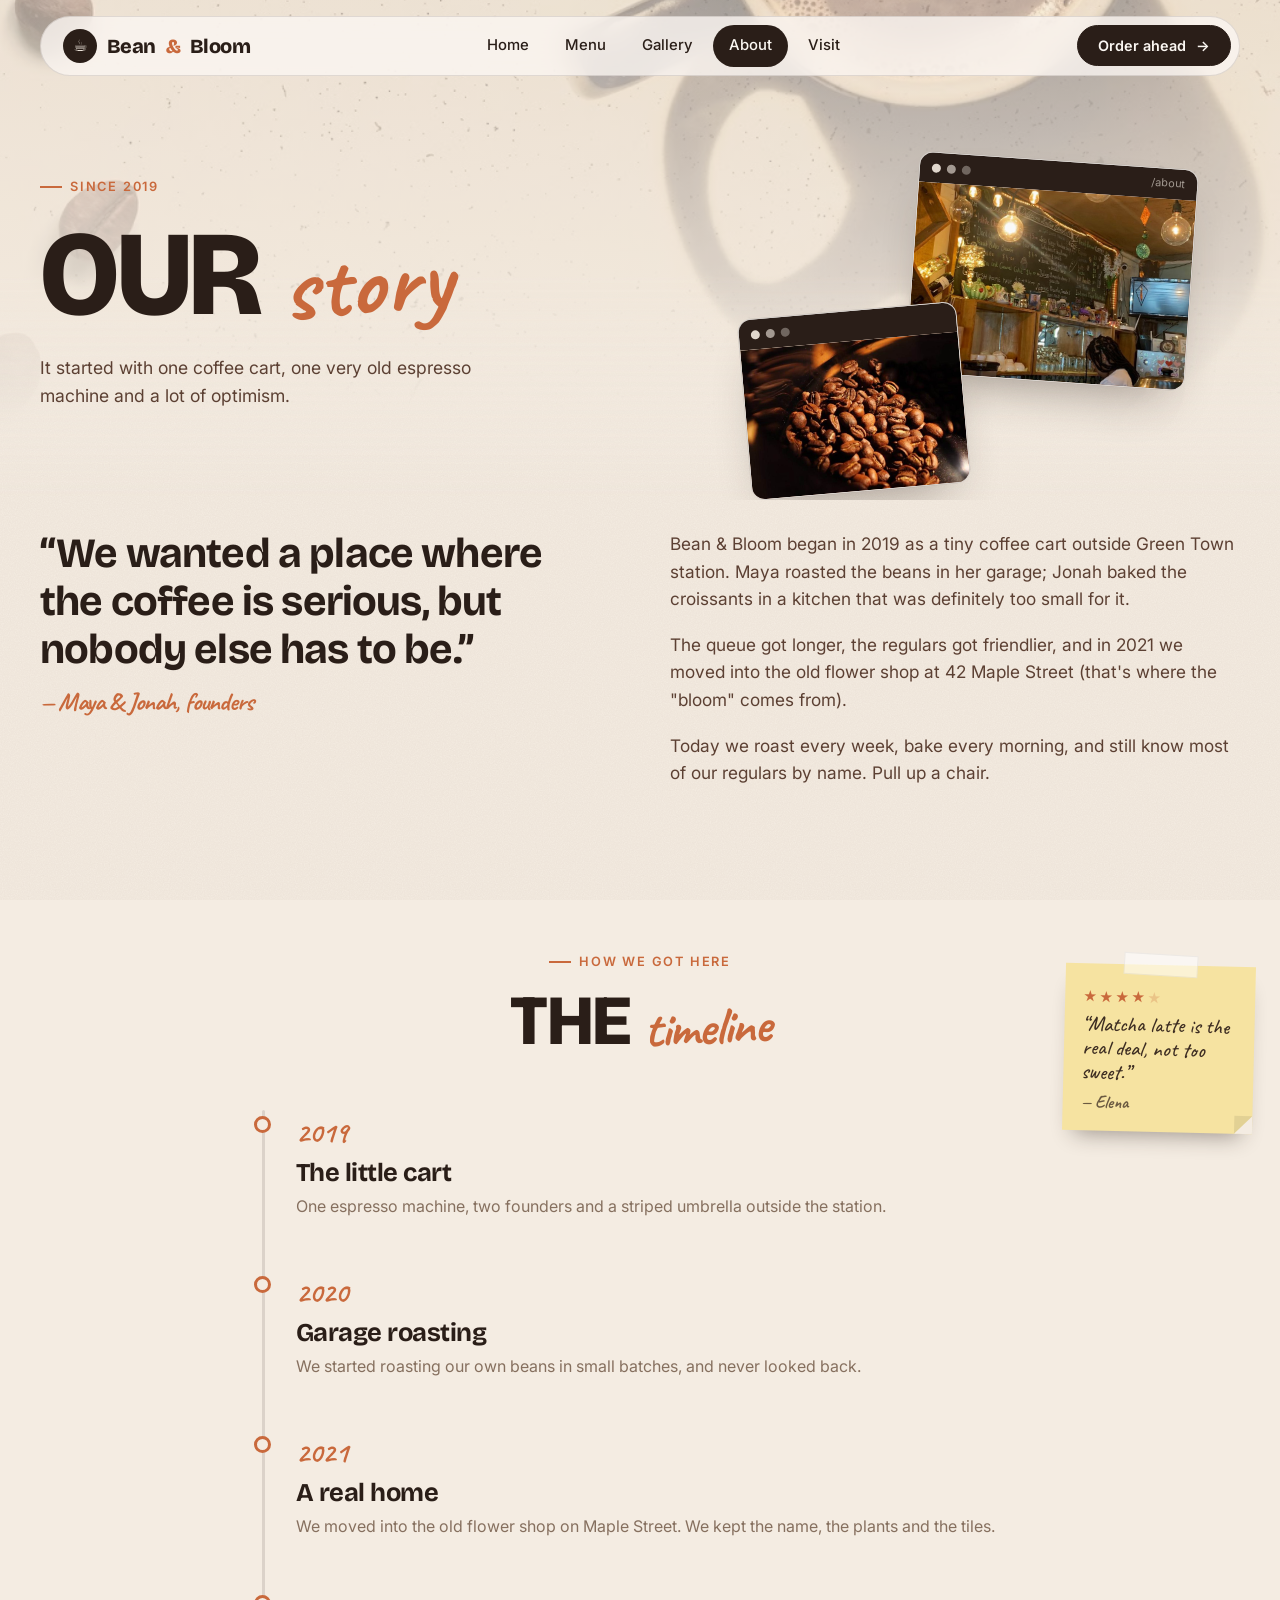
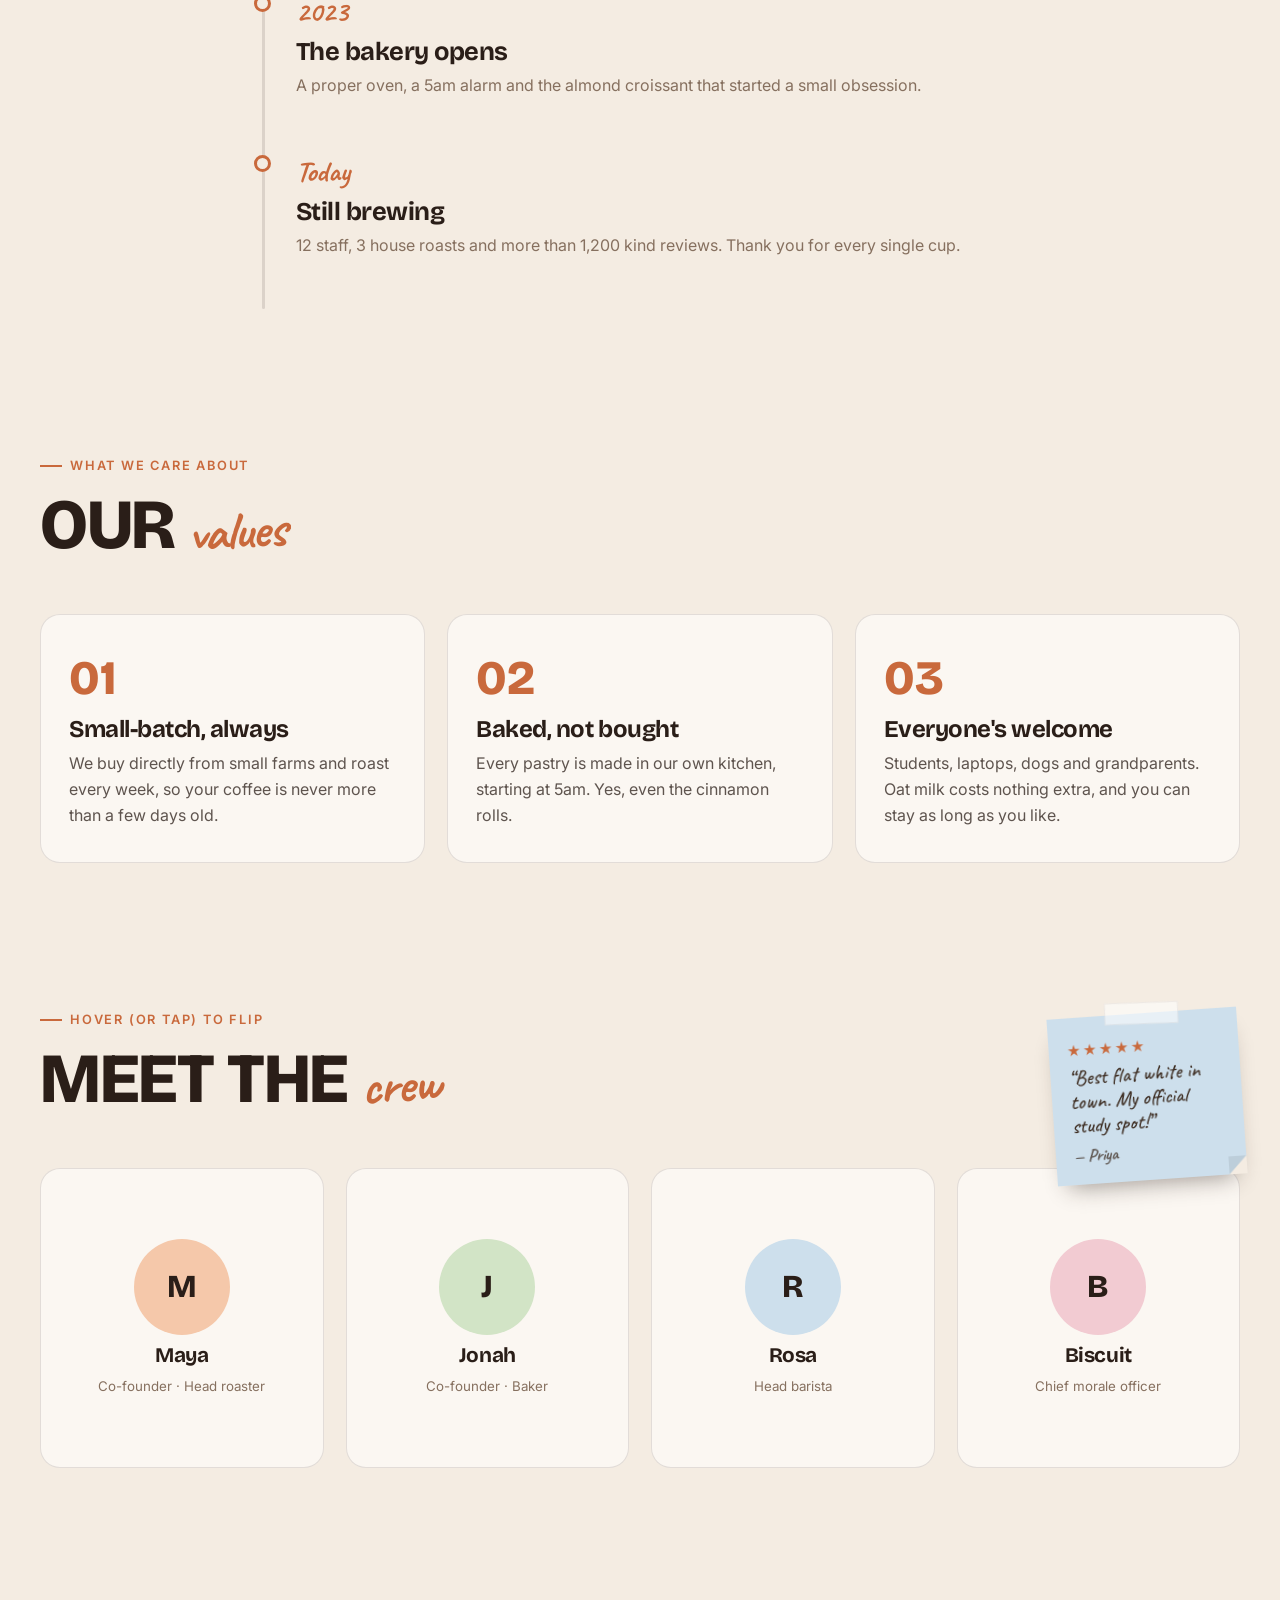
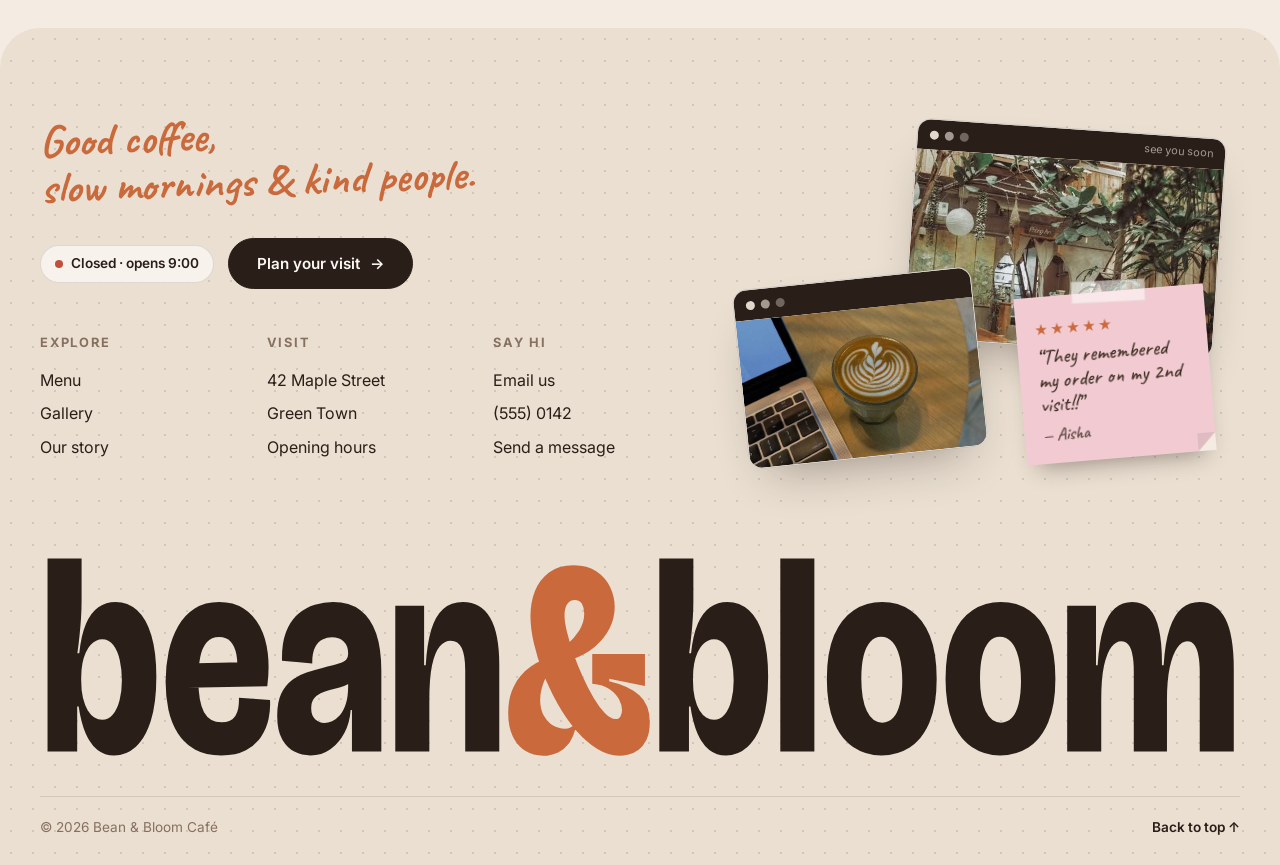
==== commit 03cf3350: "footer redesign and caption changes" ====
--- a/about.html
+++ b/about.html
@@ -156,42 +156,61 @@
 
   <!-- ===== Footer ===== -->
   <footer class="site-footer">
+    <div class="container footer-top">
+      <div>
+        <p class="hand footer-tagline">Good coffee,<br />slow mornings &amp; kind people.</p>
+        <div class="footer-actions">
+          <span class="status" data-open-status>Checking hours…</span>
+          <a href="visit.html" class="btn btn-dark">Plan your visit <span class="arrow">→</span></a>
+        </div>
+        <div class="footer-grid">
+          <div>
+            <h4>Explore</h4>
+            <ul>
+              <li><a href="menu.html">Menu</a></li>
+              <li><a href="gallery.html">Gallery</a></li>
+              <li><a href="about.html">Our story</a></li>
+            </ul>
+          </div>
+          <div>
+            <h4>Visit</h4>
+            <ul>
+              <li>42 Maple Street</li>
+              <li>Green Town</li>
+              <li><a href="visit.html">Opening hours</a></li>
+            </ul>
+          </div>
+          <div>
+            <h4>Say hi</h4>
+            <ul>
+              <li><a href="mailto:hello@beanandbloom.example">Email us</a></li>
+              <li><a href="tel:+15550142">(555) 0142</a></li>
+              <li><a href="visit.html#contact">Send a message</a></li>
+            </ul>
+          </div>
+        </div>
+      </div>
+
+      <div class="footer-collage" aria-hidden="true">
+        <figure class="window fc-1">
+          <div class="window-bar"><i></i><i></i><i></i><span>see you soon</span></div>
+          <div class="photo" data-label="images/cafe-1.jpg"><img src="images/cafe-1.jpg" alt="" loading="lazy" /></div>
+        </figure>
+        <figure class="window fc-2">
+          <div class="window-bar"><i></i><i></i><i></i></div>
+          <div class="photo" data-label="images/coffee-1.jpg"><img src="images/coffee-1.jpg" alt="" loading="lazy" /></div>
+        </figure>
+        <div class="note fc-note" data-note></div>
+      </div>
+    </div>
+
     <div class="container">
-      <div class="footer-grid">
-        <div>
-          <p class="hand">Good coffee,<br />slow mornings &amp; kind people.</p>
-        </div>
-        <div>
-          <h4>Explore</h4>
-          <ul>
-            <li><a href="menu.html">Menu</a></li>
-            <li><a href="gallery.html">Gallery</a></li>
-            <li><a href="about.html">Our story</a></li>
-          </ul>
-        </div>
-        <div>
-          <h4>Visit</h4>
-          <ul>
-            <li>42 Maple Street</li>
-            <li>Green Town</li>
-            <li><a href="visit.html">Opening hours</a></li>
-          </ul>
-        </div>
-        <div>
-          <h4>Say hi</h4>
-          <ul>
-            <li><a href="mailto:hello@beanandbloom.example">hello@beanandbloom.example</a></li>
-            <li><a href="tel:+15550142">(555) 0142</a></li>
-            <li><a href="visit.html#contact">Send a message</a></li>
-          </ul>
-        </div>
-      </div>
-      <p class="footer-word" aria-hidden="true">bean<em>&amp;</em>bloom</p>
-    </div>
-    <div class="footer-bottom">
-      <div class="container" style="display:flex;flex-wrap:wrap;justify-content:space-between;gap:10px">
+      <svg class="footer-word" viewBox="0 0 1000 200" role="img" aria-label="Bean &amp; Bloom">
+        <text x="0" y="178" textLength="1000" lengthAdjust="spacingAndGlyphs">bean<tspan>&amp;</tspan>bloom</text>
+      </svg>
+      <div class="footer-bottom">
         <span>© <span data-year></span> Bean &amp; Bloom Café</span>
-        <span>Made with ☕ using HTML, CSS &amp; JavaScript</span>
+        <a href="#" data-top>Back to top ↑</a>
       </div>
     </div>
   </footer>
--- a/css/style.css
+++ b/css/style.css
@@ -810,17 +810,54 @@
   to { transform: translateX(-50%); }
 }
 
-/* Footer */
+/* Footer: a soft panel that reuses the photo windows + sticky notes */
 .site-footer {
+  margin-top: 40px;
   padding: 90px 0 0;
-  border-top: 1px solid var(--line);
-  overflow: hidden;
+  border-radius: 40px 40px 0 0;
+  background: var(--cream-2);
+}
+
+.site-footer::before {
+  content: "";
+  position: absolute;
+  inset: 0;
+  border-radius: inherit;
+  background-image: radial-gradient(rgba(42, 30, 24, 0.13) 1.2px, transparent 1.2px);
+  background-size: 22px 22px;
+  pointer-events: none;
+}
+
+.site-footer > * {
+  position: relative;
+}
+
+.footer-top {
+  display: grid;
+  grid-template-columns: 1.3fr 1fr;
+  gap: 50px;
+  align-items: center;
+}
+
+.footer-tagline {
+  font-size: clamp(2rem, 4vw, 2.8rem);
+  line-height: 1.05;
+  transform: rotate(-2deg);
+  transform-origin: left;
+}
+
+.footer-actions {
+  display: flex;
+  flex-wrap: wrap;
+  align-items: center;
+  gap: 14px;
+  margin: 26px 0 44px;
 }
 
 .footer-grid {
   display: grid;
-  grid-template-columns: 1.6fr 1fr 1fr 1fr;
-  gap: 40px;
+  grid-template-columns: repeat(3, 1fr);
+  gap: 30px;
 }
 
 .footer-grid h4 {
@@ -841,31 +878,52 @@
 
 .footer-grid a {
   text-decoration: none;
+  background: linear-gradient(var(--accent), var(--accent)) 0 100% / 0 1.5px no-repeat;
+  transition: background-size 0.35s var(--ease), color 0.25s;
 }
 
 .footer-grid a:hover {
   color: var(--accent);
-}
-
-.footer-grid .hand {
-  font-size: 1.6rem;
-  line-height: 1.2;
-}
-
+  background-size: 100% 1.5px;
+}
+
+/* Little collage of photo windows + a note on the right */
+.footer-collage {
+  position: relative;
+  height: 330px;
+}
+
+.footer-collage .window {
+  position: absolute;
+}
+
+.footer-collage .photo {
+  height: 100%;
+}
+
+.fc-1 { top: 0; right: 4%; width: 62%; height: 220px; rotate: 4deg; }
+.fc-2 { bottom: 0; left: 0; width: 48%; height: 180px; rotate: -6deg; }
+.fc-note { right: 6%; bottom: 0; --rot: 5deg; }
+
+.footer-collage .window .photo {
+  height: calc(100% - 30px);
+}
+
+/* Big wordmark, drawn as SVG so it always fits the width exactly */
 .footer-word {
-  margin-top: 60px;
-  font: 800 clamp(4rem, 17vw, 15rem) var(--font-display);
-  letter-spacing: -0.05em;
-  line-height: 0.8;
-  text-align: center;
-  white-space: nowrap;
-  color: var(--espresso);
-  transform: translateY(14%);
-}
-
-.footer-word em {
-  font-style: normal;
-  color: var(--accent);
+  display: block;
+  width: 100%;
+  margin: 70px 0 18px;
+  overflow: visible;
+}
+
+.footer-word text {
+  font: 800 230px var(--font-display);
+  fill: var(--espresso);
+}
+
+.footer-word tspan {
+  fill: var(--accent);
 }
 
 .footer-bottom {
@@ -873,12 +931,20 @@
   flex-wrap: wrap;
   justify-content: space-between;
   gap: 10px;
-  padding: 18px 0;
+  padding: 20px 0 26px;
   border-top: 1px solid var(--line);
   color: var(--muted);
   font-size: 0.85rem;
-  position: relative;
-  background: var(--cream);
+}
+
+.footer-bottom a {
+  color: var(--espresso);
+  font-weight: 600;
+  text-decoration: none;
+}
+
+.footer-bottom a:hover {
+  color: var(--accent);
 }
 
 /* ---------- 8. Sticky notes ---------- */
@@ -928,6 +994,11 @@
   box-shadow: 0 24px 30px -14px rgba(42, 30, 24, 0.5);
 }
 
+/* A note that has been picked up and can move anywhere on the page */
+.note.free {
+  z-index: 60;
+}
+
 .note.dragging {
   z-index: 50;
   cursor: grabbing;
@@ -1035,6 +1106,11 @@
 .hero-content {
   position: relative;
   z-index: 3;
+  pointer-events: none; /* let clicks reach the notes/photos behind the empty space */
+}
+
+.hero-content > * {
+  pointer-events: auto;
 }
 
 .hero-title {
@@ -2322,10 +2398,6 @@
     display: none;
   }
 
-  .footer-grid {
-    grid-template-columns: 1fr 1fr;
-  }
-
   .team {
     grid-template-columns: repeat(2, 1fr);
   }
@@ -2382,6 +2454,7 @@
     display: none;
   }
 
+  .footer-top,
   .vibe,
   .story,
   .visit-grid,
@@ -2480,8 +2553,16 @@
   }
 
   .footer-grid {
-    grid-template-columns: 1fr;
-  }
+    grid-template-columns: 1fr 1fr;
+  }
+
+  .footer-collage {
+    height: 260px;
+  }
+
+  .fc-1 { height: 170px; }
+  .fc-2 { height: 140px; }
+  .fc-note { display: none; }
 
   .team {
     grid-template-columns: 1fr;
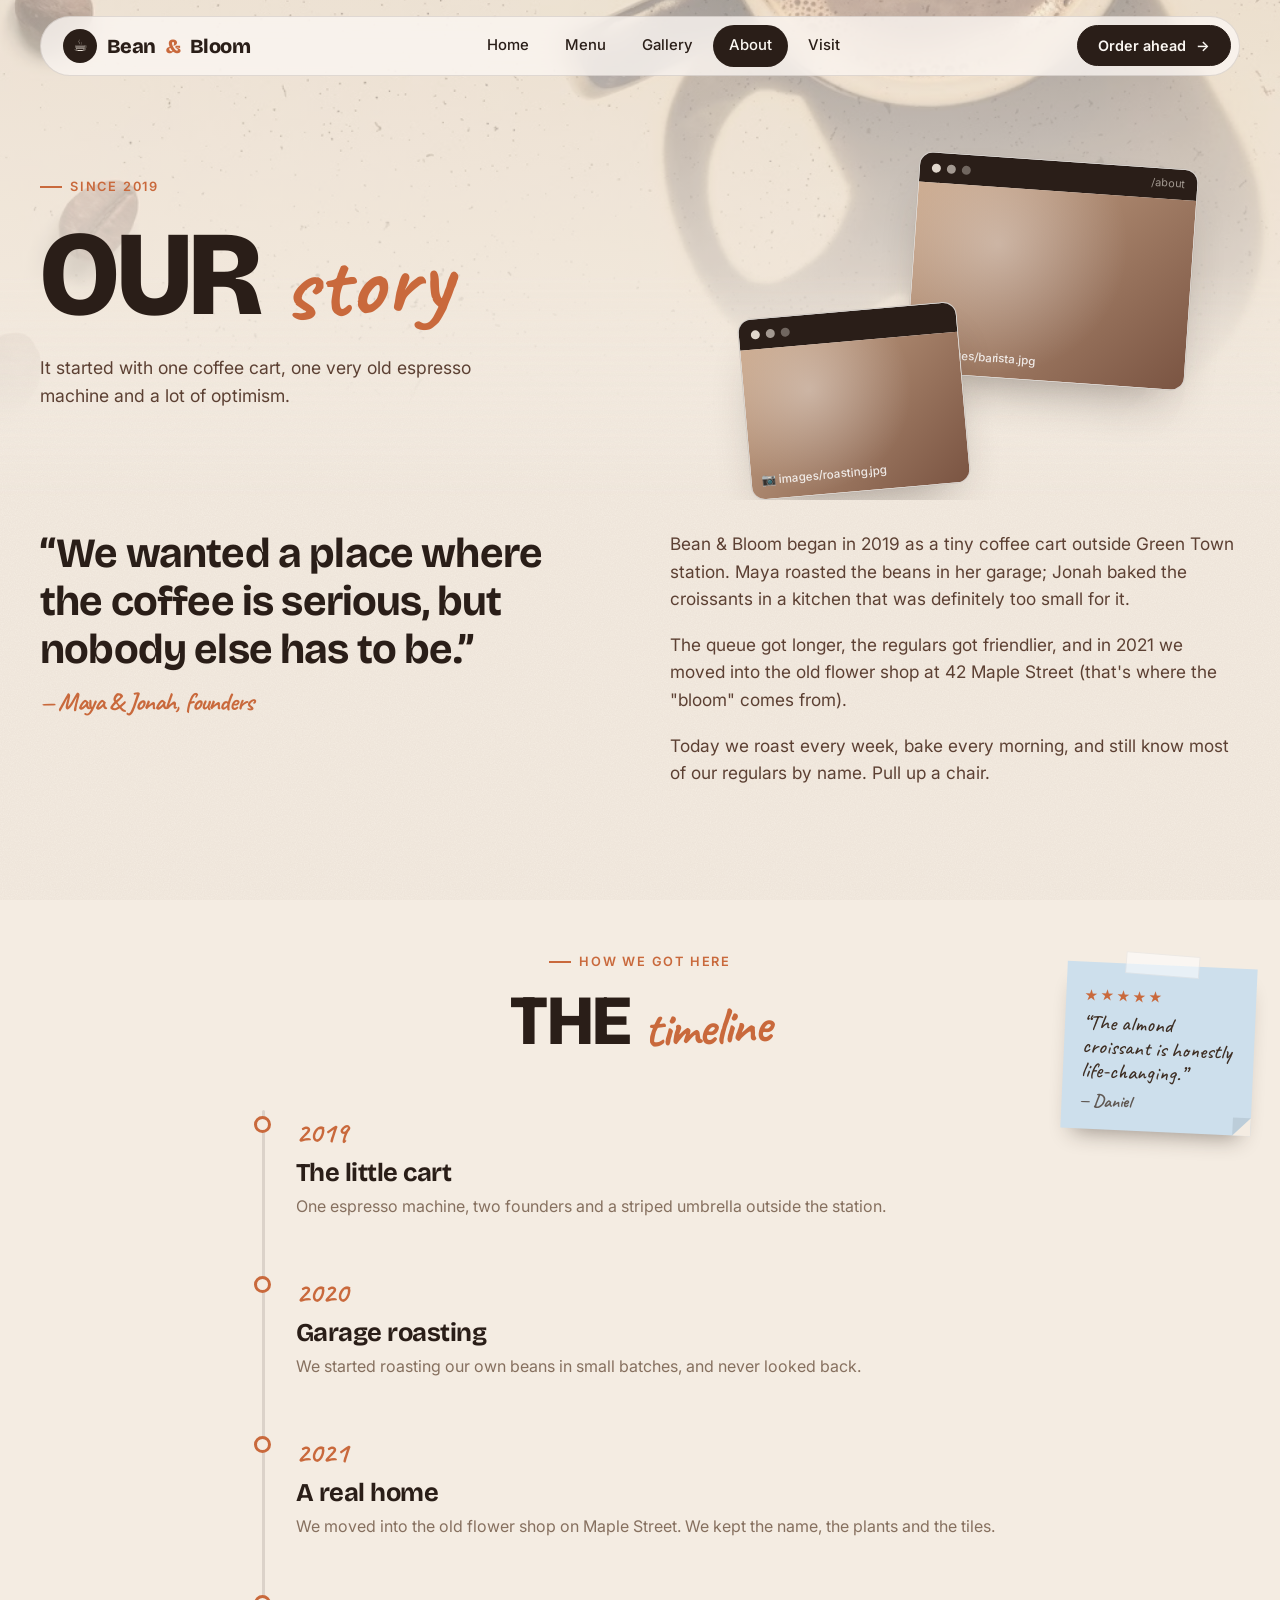
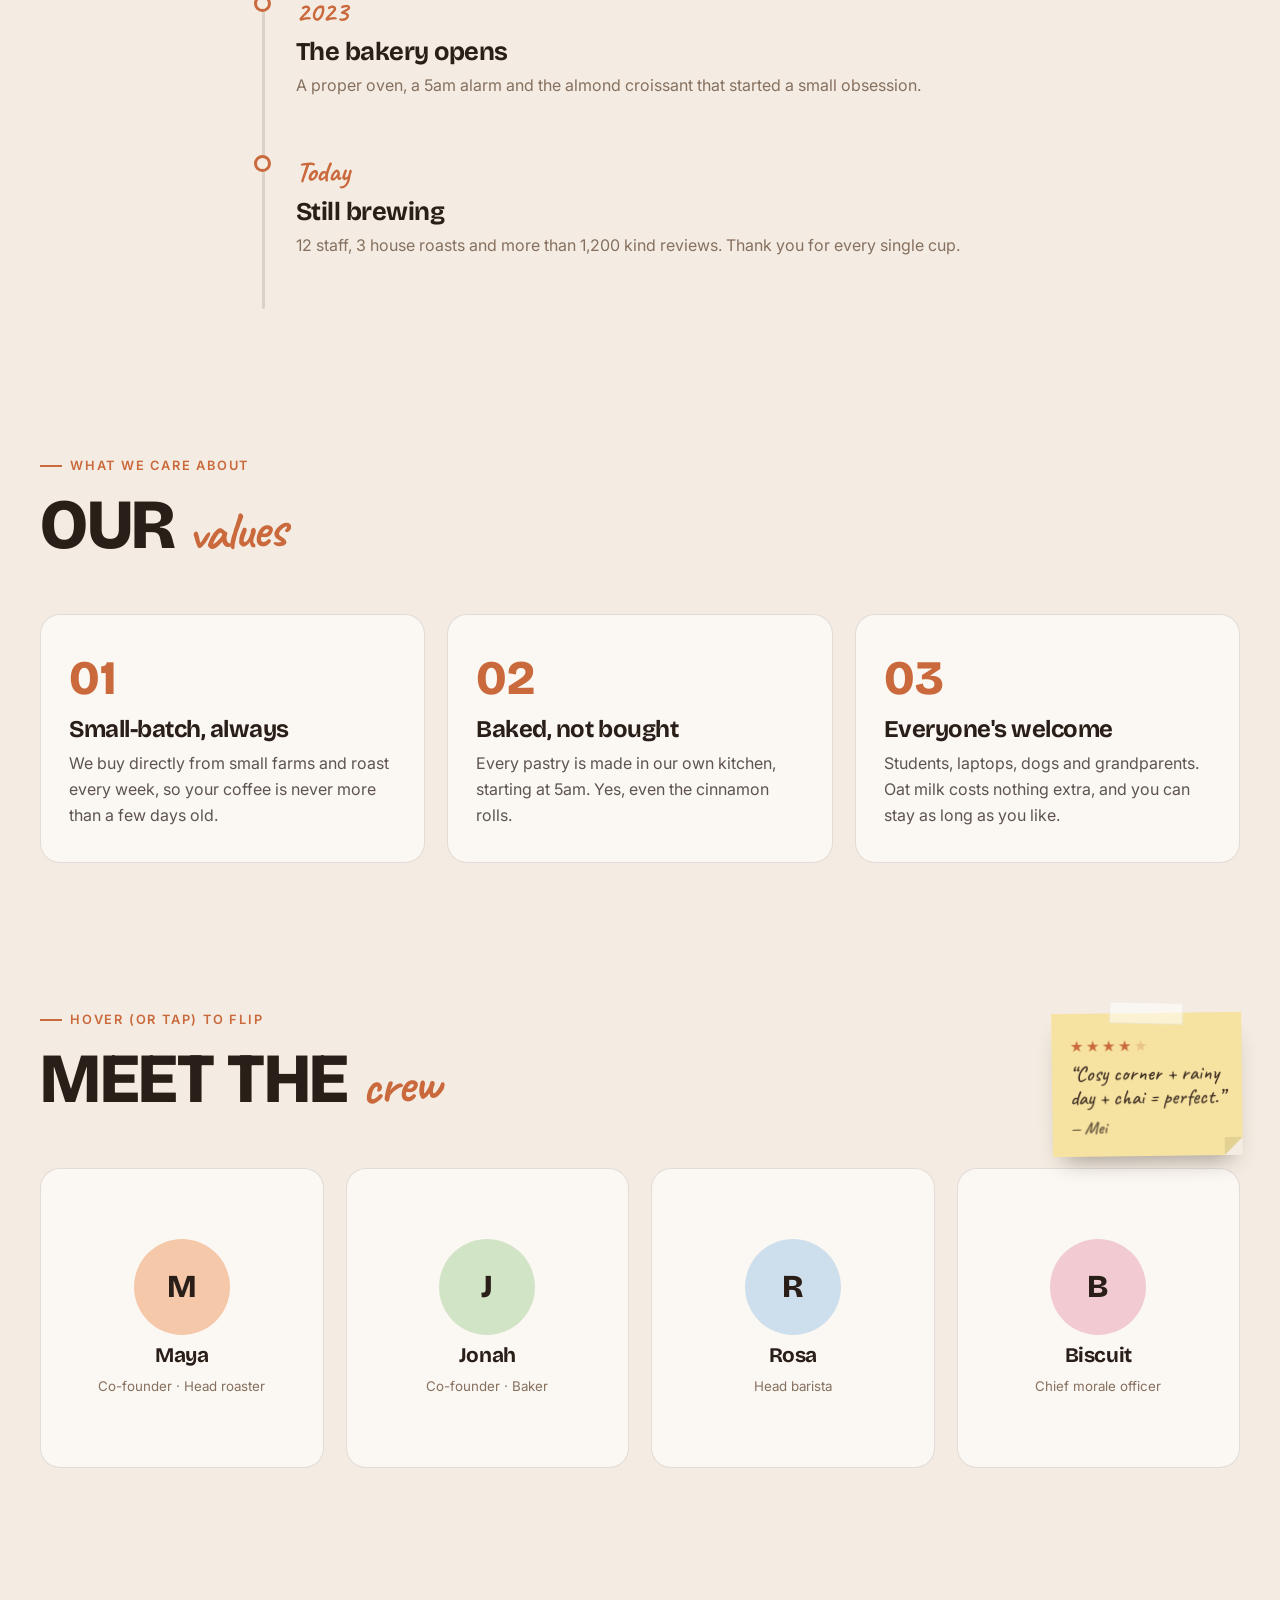
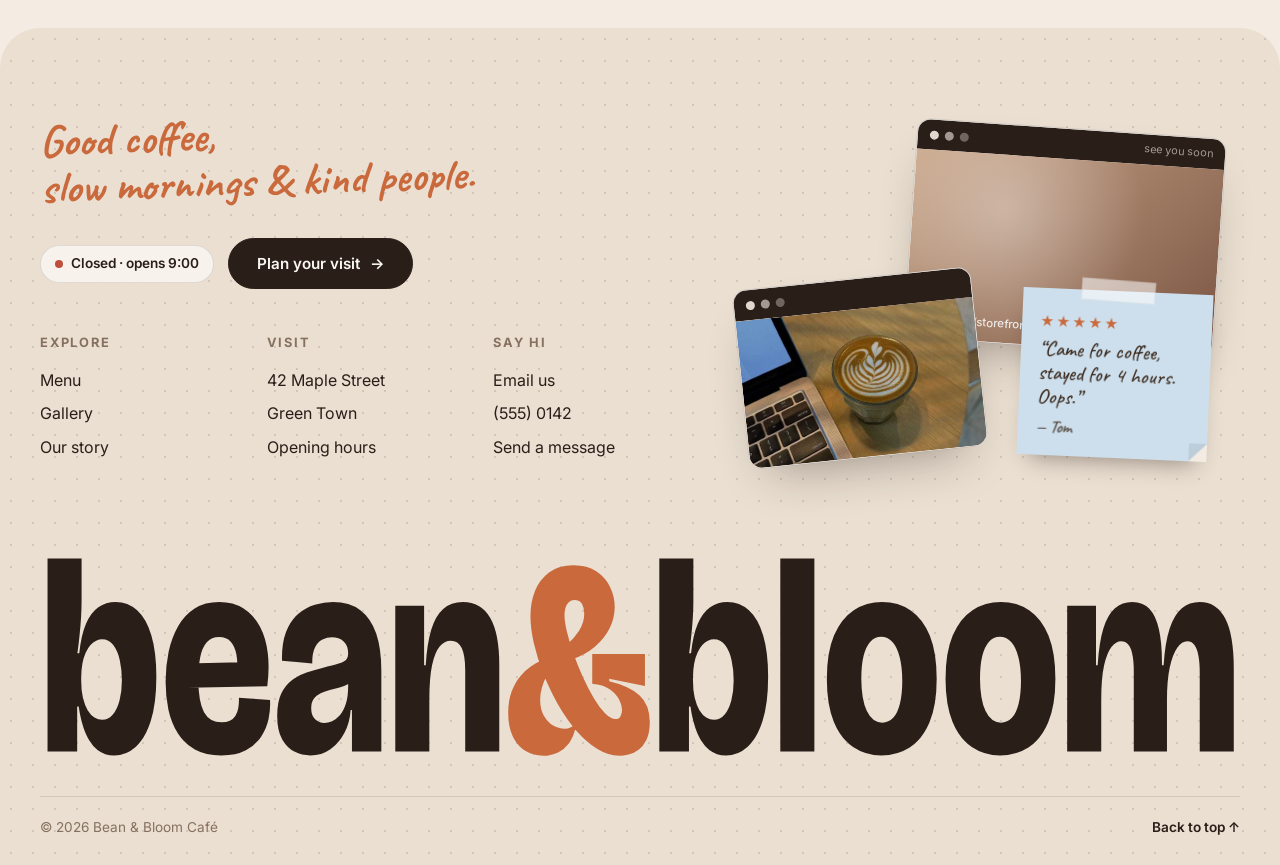
==== commit ab482f91: "Adding variety of images" ====
--- a/about.html
+++ b/about.html
@@ -56,11 +56,11 @@
         <p class="fade-up" style="--d:1s">It started with one coffee cart, one very old espresso machine and a lot of optimism.</p>
         <figure class="window ph-win-1 pop-in" style="--d:1.1s" aria-hidden="true">
           <div class="window-bar"><i></i><i></i><i></i><span>/about</span></div>
-          <div class="photo" data-label="images/cafe-2.jpg"><img src="images/cafe-2.jpg" alt="" /></div>
+          <div class="photo" data-label="images/barista.jpg"><img src="images/barista.jpg" alt="" /></div>
         </figure>
         <figure class="window ph-win-2 pop-in" style="--d:1.25s" aria-hidden="true">
           <div class="window-bar"><i></i><i></i><i></i></div>
-          <div class="photo" data-label="images/coffee-3.jpg"><img src="images/coffee-3.jpg" alt="" /></div>
+          <div class="photo" data-label="images/roasting.jpg"><img src="images/roasting.jpg" alt="" /></div>
         </figure>
       </div>
     </section>
@@ -145,7 +145,7 @@
           </div>
           <div class="member" tabindex="0" data-reveal style="--delay:.24s">
             <div class="member-inner">
-              <div class="member-face member-front"><span class="avatar" style="background:var(--note-pink)">B</span><h3>Biscuit</h3><small>Chief morale officer</small></div>
+              <div class="member-face member-front"><span class="avatar" style="background:var(--note-pink)">B<img src="images/dog.jpg" alt="Biscuit the café dog" /></span><h3>Biscuit</h3><small>Chief morale officer</small></div>
               <div class="member-face member-back">“A very good dog. Accepts belly rubs as payment.”</div>
             </div>
           </div>
@@ -194,7 +194,7 @@
       <div class="footer-collage" aria-hidden="true">
         <figure class="window fc-1">
           <div class="window-bar"><i></i><i></i><i></i><span>see you soon</span></div>
-          <div class="photo" data-label="images/cafe-1.jpg"><img src="images/cafe-1.jpg" alt="" loading="lazy" /></div>
+          <div class="photo" data-label="images/storefront.jpg"><img src="images/storefront.jpg" alt="" loading="lazy" /></div>
         </figure>
         <figure class="window fc-2">
           <div class="window-bar"><i></i><i></i><i></i></div>
--- a/css/style.css
+++ b/css/style.css
@@ -2226,6 +2226,24 @@
   color: var(--espresso);
 }
 
+.avatar {
+  position: relative;
+  overflow: hidden;
+}
+
+/* Photo avatar (falls back to the letter if the photo is missing) */
+.avatar img {
+  position: absolute;
+  inset: 0;
+  width: 100%;
+  height: 100%;
+  object-fit: cover;
+}
+
+.avatar img.img-missing {
+  display: none;
+}
+
 .member h3 {
   font-size: 1.3rem;
 }
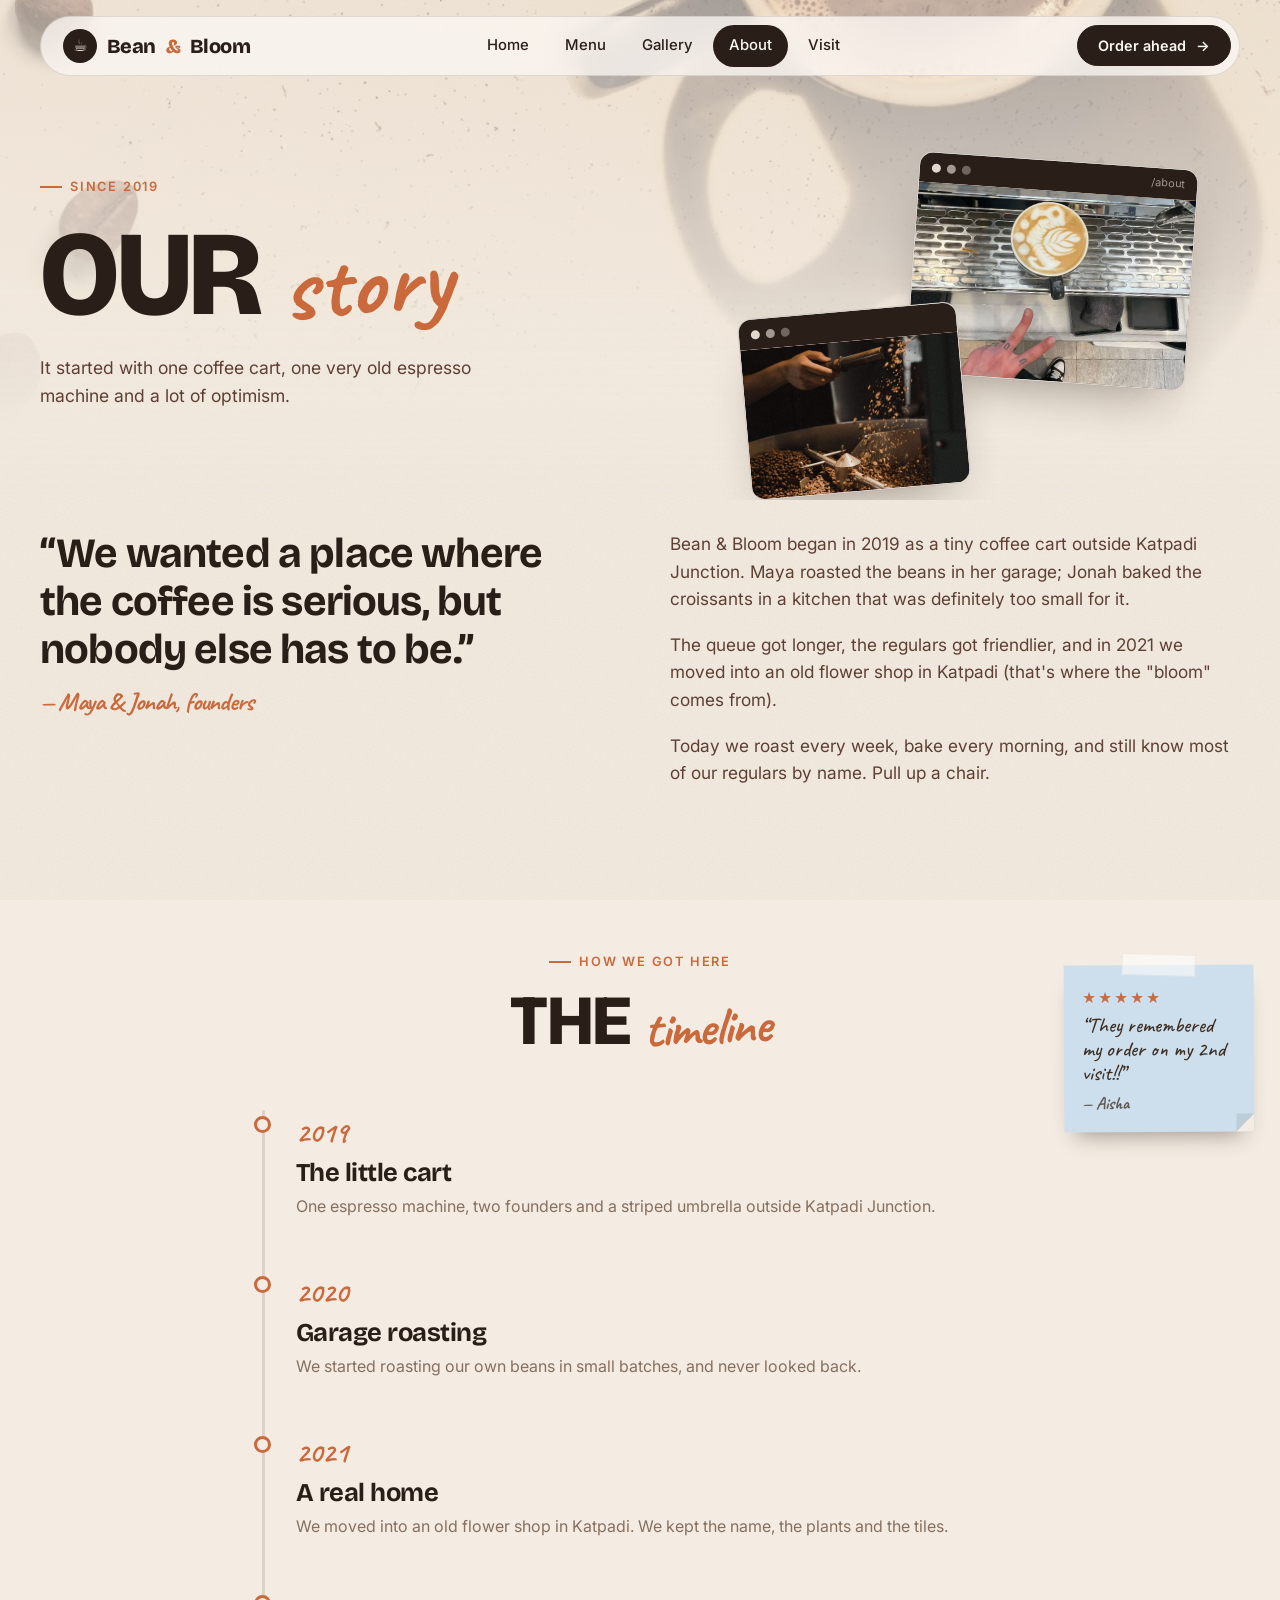
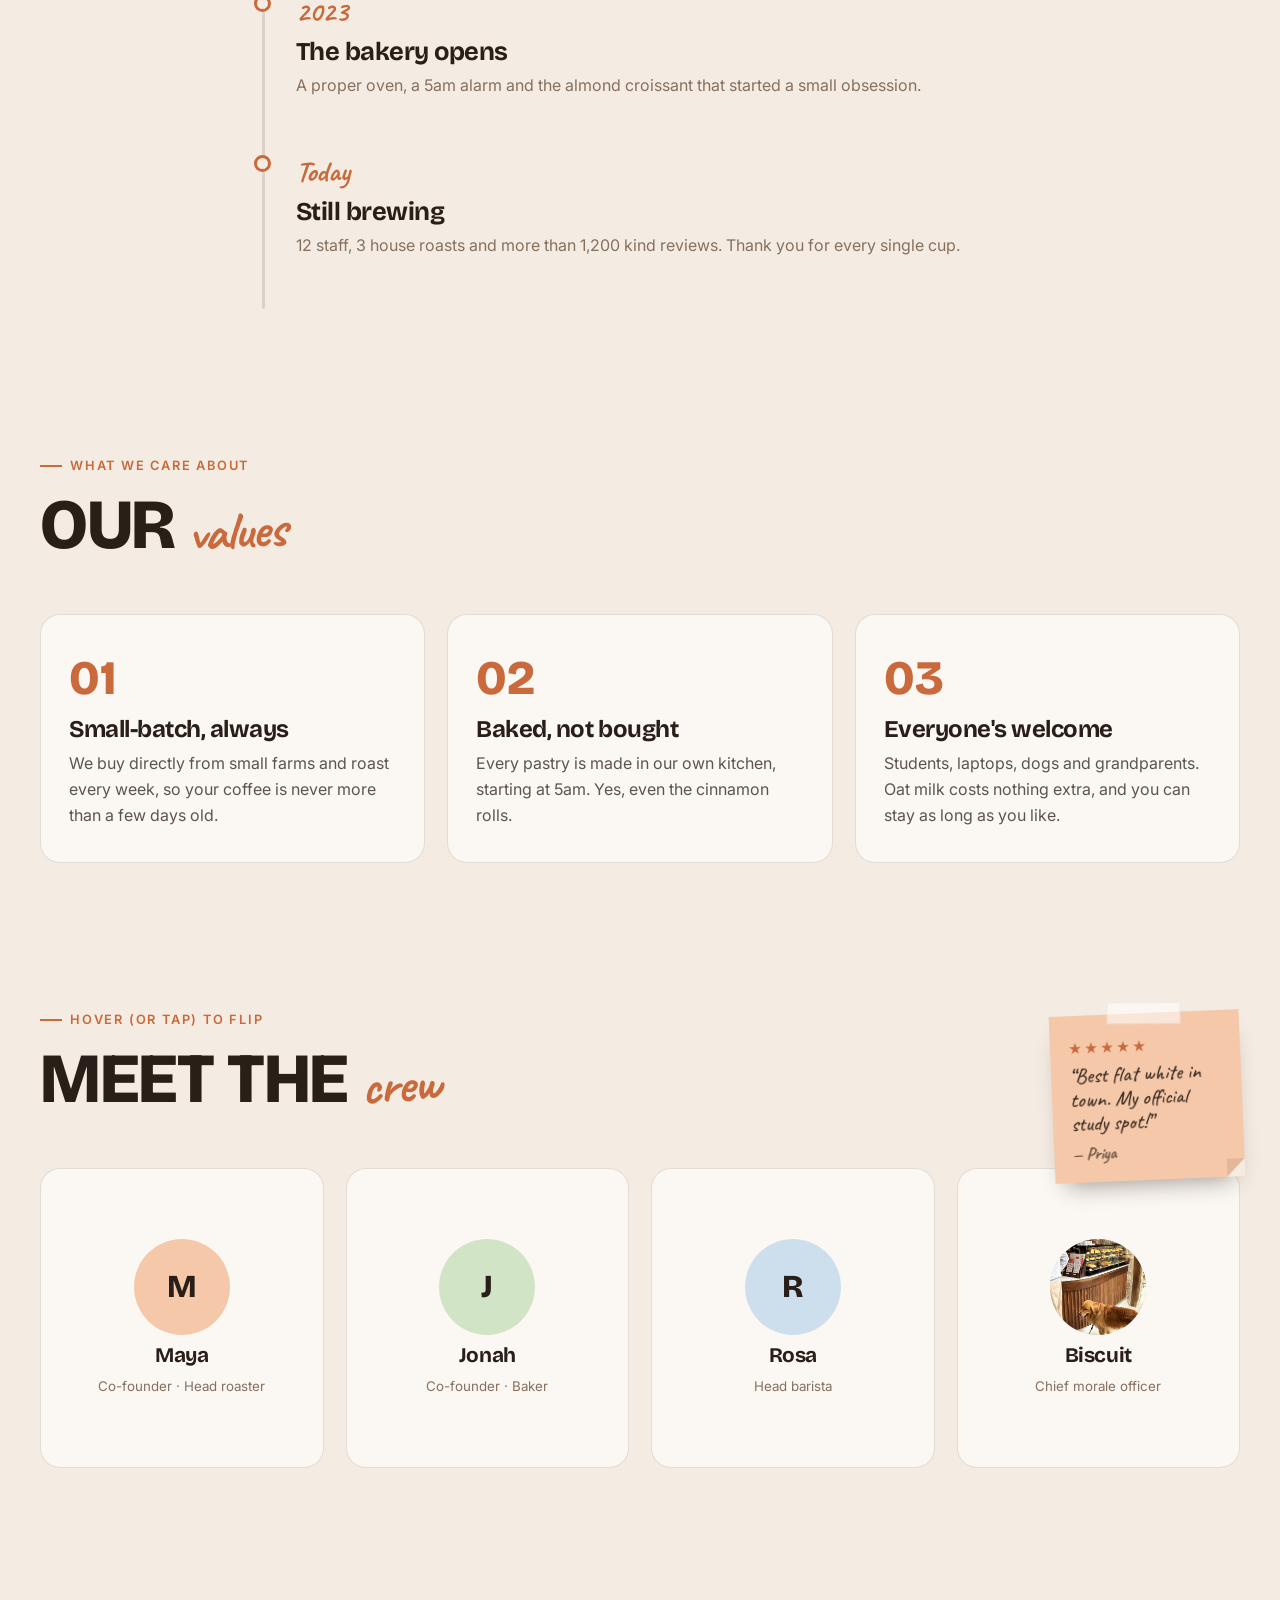
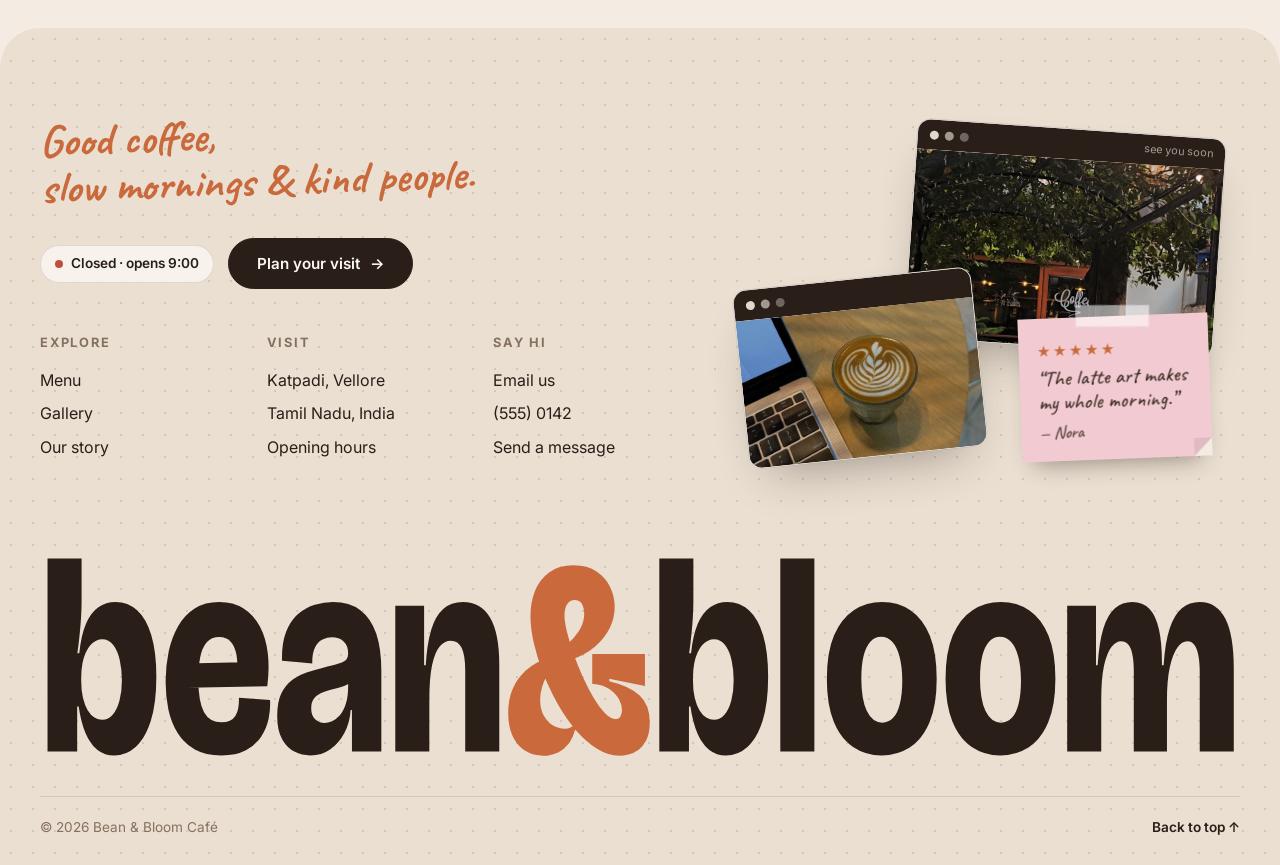
==== commit 9fb1d215: "Detailed README, INR prices and Katpadi address" ====
--- a/about.html
+++ b/about.html
@@ -3,7 +3,7 @@
 <head>
   <meta charset="UTF-8" />
   <meta name="viewport" content="width=device-width, initial-scale=1.0" />
-  <meta name="description" content="How a tiny coffee cart on Maple Street became Bean & Bloom Café." />
+  <meta name="description" content="How a tiny coffee cart in Katpadi, Vellore became Bean & Bloom Café." />
   <title>Our Story · Bean & Bloom Café</title>
   <link rel="icon" href="assets/favicon.svg" type="image/svg+xml" />
   <link rel="preconnect" href="https://fonts.googleapis.com" />
@@ -72,8 +72,8 @@
           <span class="hand">— Maya &amp; Jonah, founders</span>
         </div>
         <div data-reveal style="--delay:.1s">
-          <p>Bean &amp; Bloom began in 2019 as a tiny coffee cart outside Green Town station. Maya roasted the beans in her garage; Jonah baked the croissants in a kitchen that was definitely too small for it.</p>
-          <p>The queue got longer, the regulars got friendlier, and in 2021 we moved into the old flower shop at 42 Maple Street (that's where the "bloom" comes from).</p>
+          <p>Bean &amp; Bloom began in 2019 as a tiny coffee cart outside Katpadi Junction. Maya roasted the beans in her garage; Jonah baked the croissants in a kitchen that was definitely too small for it.</p>
+          <p>The queue got longer, the regulars got friendlier, and in 2021 we moved into an old flower shop in Katpadi (that's where the "bloom" comes from).</p>
           <p>Today we roast every week, bake every morning, and still know most of our regulars by name. Pull up a chair.</p>
         </div>
       </div>
@@ -90,9 +90,9 @@
         </div>
         <div class="timeline" id="timeline">
           <span class="timeline-fill" id="timelineFill"></span>
-          <div class="t-item" data-reveal><span class="year">2019</span><h3>The little cart</h3><p>One espresso machine, two founders and a striped umbrella outside the station.</p></div>
+          <div class="t-item" data-reveal><span class="year">2019</span><h3>The little cart</h3><p>One espresso machine, two founders and a striped umbrella outside Katpadi Junction.</p></div>
           <div class="t-item" data-reveal><span class="year">2020</span><h3>Garage roasting</h3><p>We started roasting our own beans in small batches, and never looked back.</p></div>
-          <div class="t-item" data-reveal><span class="year">2021</span><h3>A real home</h3><p>We moved into the old flower shop on Maple Street. We kept the name, the plants and the tiles.</p></div>
+          <div class="t-item" data-reveal><span class="year">2021</span><h3>A real home</h3><p>We moved into an old flower shop in Katpadi. We kept the name, the plants and the tiles.</p></div>
           <div class="t-item" data-reveal><span class="year">2023</span><h3>The bakery opens</h3><p>A proper oven, a 5am alarm and the almond croissant that started a small obsession.</p></div>
           <div class="t-item" data-reveal><span class="year">Today</span><h3>Still brewing</h3><p>12 staff, 3 house roasts and more than 1,200 kind reviews. Thank you for every single cup.</p></div>
         </div>
@@ -140,7 +140,7 @@
           <div class="member" tabindex="0" data-reveal style="--delay:.16s">
             <div class="member-inner">
               <div class="member-face member-front"><span class="avatar" style="background:var(--note-blue)">R</span><h3>Rosa</h3><small>Head barista</small></div>
-              <div class="member-face member-back">“Latte art champion of Green Town, 2024 ♡”</div>
+              <div class="member-face member-back">“Latte art champion of Vellore, 2024 ♡”</div>
             </div>
           </div>
           <div class="member" tabindex="0" data-reveal style="--delay:.24s">
@@ -175,8 +175,8 @@
           <div>
             <h4>Visit</h4>
             <ul>
-              <li>42 Maple Street</li>
-              <li>Green Town</li>
+              <li>Katpadi, Vellore</li>
+              <li>Tamil Nadu, India</li>
               <li><a href="visit.html">Opening hours</a></li>
             </ul>
           </div>
